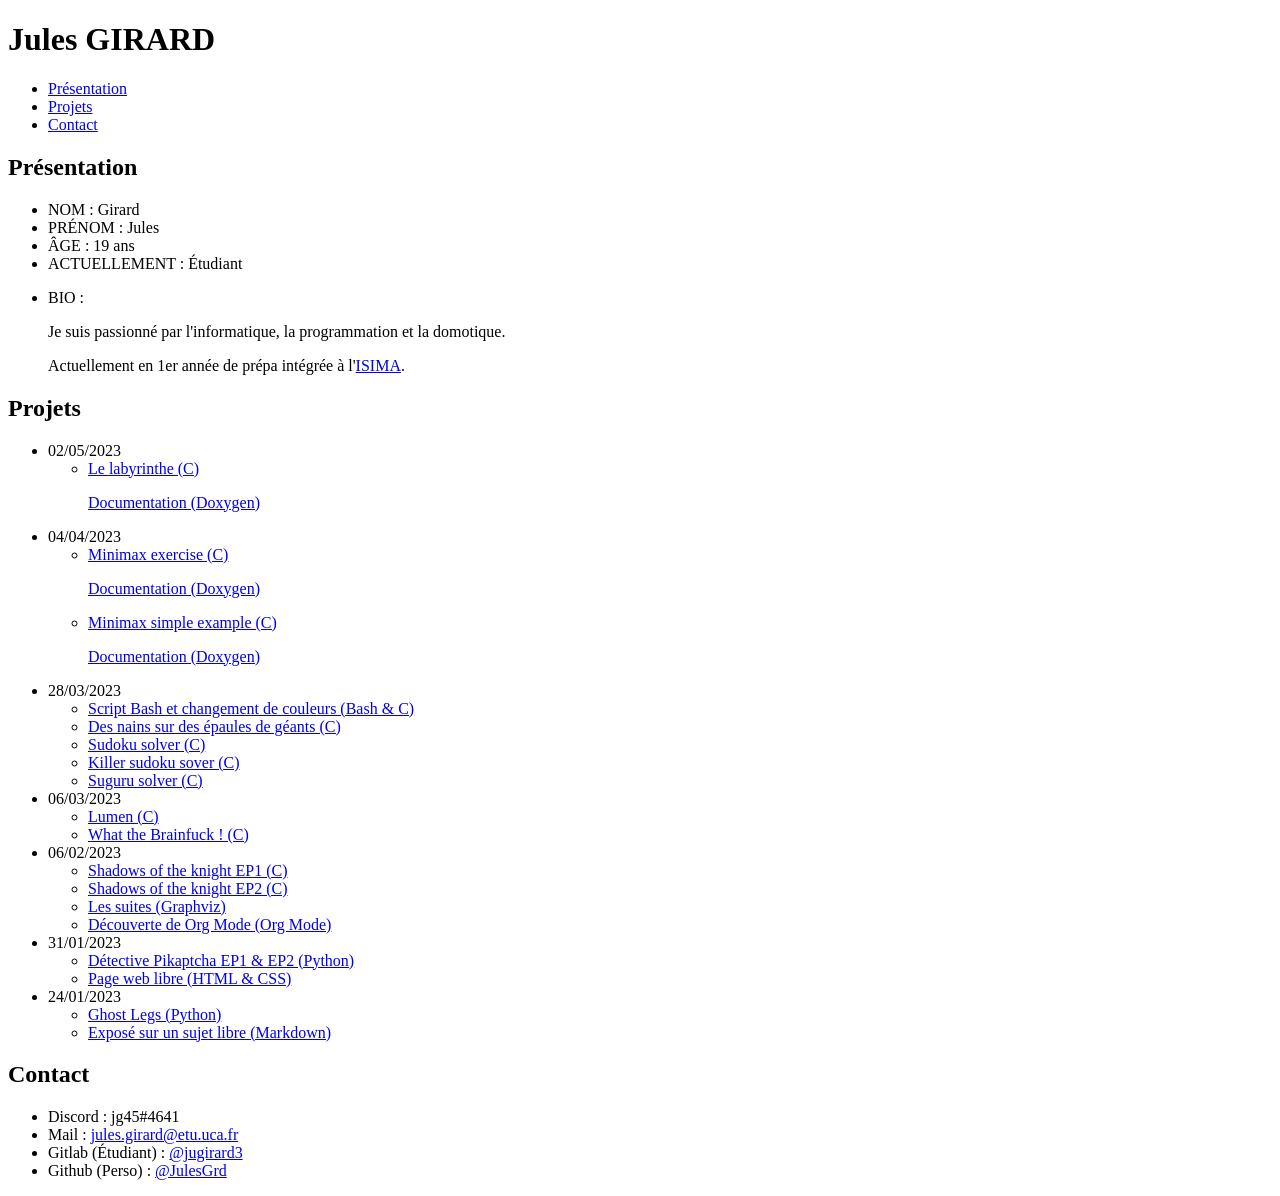
==== index.html @ 4fffa4e4 "Add files via upload" ====
<!DOCTYPE html>
<html lang="en"><head>
<meta http-equiv="content-type" content="text/html; charset=UTF-8">
    <meta charset="UTF-8">
    <meta http-equiv="X-UA-Compatible" content="IE=edge">
    <meta name="viewport" content="width=device-width, initial-scale=1.0">
    <link rel="icon" href="https://perso.isima.fr/~jugirard3/ico.png" type="image/x-icon">
    <meta name="description" content="Jules GIRARD">

    <link rel="stylesheet" href="index_fichiers/style.css">

    <title>Jules GIRARD</title>
</head>

<body>
    <header>
        <h1>Jules GIRARD</h1>
        <nav>
            <ul>
                <li><a href="#home">Présentation</a></li>
                <li><a href="#projets">Projets</a></li>
                <li><a href="#contact">Contact</a></li>
            </ul>
        </nav>
    </header>
    <main>
        <section id="home">
            <h2>Présentation</h2>
            <div class="box fade-in visible">
                <ul>
                    <li>NOM : Girard</li>
                    <li>PRÉNOM : Jules</li>
                    <li>ÂGE : 19 ans</li>
                    <li>ACTUELLEMENT : Étudiant</li>
                    <li>
                        <p>BIO :</p>
                        <p>Je suis passionné par l'informatique, la programmation et la domotique.</p>
                        <p>Actuellement en 1er année de prépa intégrée à l'<a href="https://www.isima.fr/">ISIMA</a>.</p>
                    </li>

            </ul></div>
            
        </section>

        <section id="projets">
            <h2>Projets</h2>

            <div class="wrap-center">
                <ul class="frise slide-in-right">
                    <li class="frise-element">
                        <div class="date">02/05/2023</div>
                        <ul>
                            <li>
                                <a href="https://perso.isima.fr/~jugirard3/rapports/02-05-2023/labyrinthe/">Le labyrinthe (C)</a>
                                <p class="doc"><a href="https://perso.isima.fr/~jugirard3/rapports/02-05-2023/labyrinthe/doc/">Documentation (Doxygen)</a></p>
                            </li>
                        </ul>
                    </li>
                    <li class="frise-element">
                        <div class="date">04/04/2023</div>
                        <ul>
                            <li>
                                <a href="https://perso.isima.fr/~jugirard3/rapports/04-04-2023/minimax_exercise/">Minimax exercise (C)</a>
                                <p class="doc"><a href="https://perso.isima.fr/~jugirard3/rapports/04-04-2023/minimax_exercise/doc_minimax_exercise/code_8c.html">Documentation (Doxygen)</a></p>
                            </li>
                            <li>
                                <a href="https://perso.isima.fr/~jugirard3/rapports/04-04-2023/minimax_simple_example/">Minimax simple example (C)</a>
                                <p class="doc"><a href="https://perso.isima.fr/~jugirard3/rapports/04-04-2023/minimax_simple_example/doc_minimax_simple_example/code_8c.html">Documentation (Doxygen)</a></p>
                            </li>
                        </ul>
                    </li>
                    <li class="frise-element">
                        <div class="date">28/03/2023</div>
                        <ul>
                            <li>
                                <a href="https://perso.isima.fr/~jugirard3/rapports/28-03-2023/bash_couleur/">Script Bash et changement de couleurs
                                    (Bash&nbsp;&amp;&nbsp;C)</a>
                            </li>
                            <li>
                                <a href="https://perso.isima.fr/~jugirard3/rapports/28-03-2023/nains/">Des nains sur des épaules de géants (C)</a>
                            </li>
                            <li>
                                <a href="https://perso.isima.fr/~jugirard3/rapports/28-03-2023/sudoku/">Sudoku solver (C)</a>
                            </li>
                            <li>
                                <a href="https://perso.isima.fr/~jugirard3/rapports/28-03-2023/killer_sudoku/">Killer sudoku sover (C)</a>
                            </li>
                            <li>
                                <a href="https://perso.isima.fr/~jugirard3/rapports/28-03-2023/suguru/">Suguru solver (C)</a>
                            </li>
                        </ul>
                    </li>
                    <li class="frise-element">
                        <div class="date">06/03/2023</div>
                        <ul>
                            <li>
                                <a href="https://perso.isima.fr/~jugirard3/rapports/06-03-2023/lumen">Lumen (C)</a>
                            </li>
                            <li>
                                <a href="https://perso.isima.fr/~jugirard3/rapports/06-03-2023/brainfuck/">What the Brainfuck ! (C)</a>
                            </li>
                        </ul>
                    </li>
                    <li class="frise-element">
                        <div class="date">06/02/2023</div>
                        <ul>
                            <li>
                                <a href="https://perso.isima.fr/~jugirard3/rapports/06-02-2023/shadows-of-the-night-1">Shadows of the knight EP1 (C)</a>
                            </li>
                            <li>
                                <a href="https://perso.isima.fr/~jugirard3/rapports/06-02-2023/shadows-of-the-night-2">Shadows of the knight EP2 (C)</a>
                            </li>
                            <li>
                                <a href="https://perso.isima.fr/~jugirard3/rapports/06-02-2023/les-suites">Les suites (Graphviz)</a>
                            </li>
                            <li>
                                <a href="https://perso.isima.fr/~jugirard3/rapports/06-02-2023/decouverte-orgmode">Découverte de Org Mode
                                    (Org&nbsp;Mode)</a>
                            </li>
                        </ul>
                    </li>
                    <li class="frise-element">
                        <div class="date">31/01/2023</div>
                        <ul>
                            <li>
                                <a href="https://perso.isima.fr/~jugirard3/rapports/31-01-2023/pikaptcha/">Détective Pikaptcha EP1 &amp; EP2 (Python)</a>
                            </li>
                            <li>
                                <a href="https://perso.isima.fr/~jugirard3/rapports/31-01-2023/page-web-libre/">Page web libre (HTML&nbsp;&amp;&nbsp;CSS)</a>
                            </li>
                        </ul>
                    </li>
                    <li class="frise-element">
                        <div class="date">24/01/2023</div>
                        <ul>
                            <li>
                                <a href="https://perso.isima.fr/~jugirard3/rapports/24-01-2023/ghost-legs/">Ghost Legs (Python)</a>
                            </li>
                            <li>
                                <a href="https://perso.isima.fr/~jugirard3/rapports/24-01-2023/sujet-libre/rapport.md">Exposé sur un sujet libre
                                    (Markdown)</a>
                            </li>
                        </ul>
                    </li>
                </ul>
            </div>
        </section>

        <section id="contact">
            <h2>Contact</h2>
            <ul class="box fade-in">
                <li>Discord&nbsp;: jg45#4641</li>
                <li>Mail&nbsp;: <a href="mailto:jules.girard@etu.uca.fr">jules.girard@etu.uca.fr</a></li>
                <li>Gitlab (Étudiant)&nbsp;: <a href="https://gitlab.isima.fr/jugirard3">@jugirard3</a></li>
                <li>Github (Perso)&nbsp;: <a href="https://github.com/JulesGrd">@JulesGrd</a></li>
            </ul>
        </section>
    </main>

    <script>
        const fadeIns = document.querySelectorAll(".fade-in");
        const slideInLefts = document.querySelectorAll(".slide-in-left");
        const slideInRights = document.querySelectorAll(".slide-in-right");

        function checkScroll() {
            const windowHeight = window.innerHeight;
            const scrollY = window.scrollY || window.pageYOffset;

            fadeIns.forEach((element) => {
                const elementTop = element.getBoundingClientRect().top + scrollY;
                if (scrollY + windowHeight > elementTop) {
                    element.classList.add("visible");
                }
            });

            slideInLefts.forEach((element) => {
                const elementTop = element.getBoundingClientRect().top + scrollY;
                if (scrollY + windowHeight > elementTop) {
                    element.classList.add("visible");
                }
            });

            slideInRights.forEach((element) => {
                const elementTop = element.getBoundingClientRect().top + scrollY;
                if (scrollY + windowHeight > elementTop) {
                    element.classList.add("visible");
                }
            });
        }

        window.addEventListener("scroll", checkScroll);
        window.addEventListener("load", checkScroll);
    </script>



</body></html>
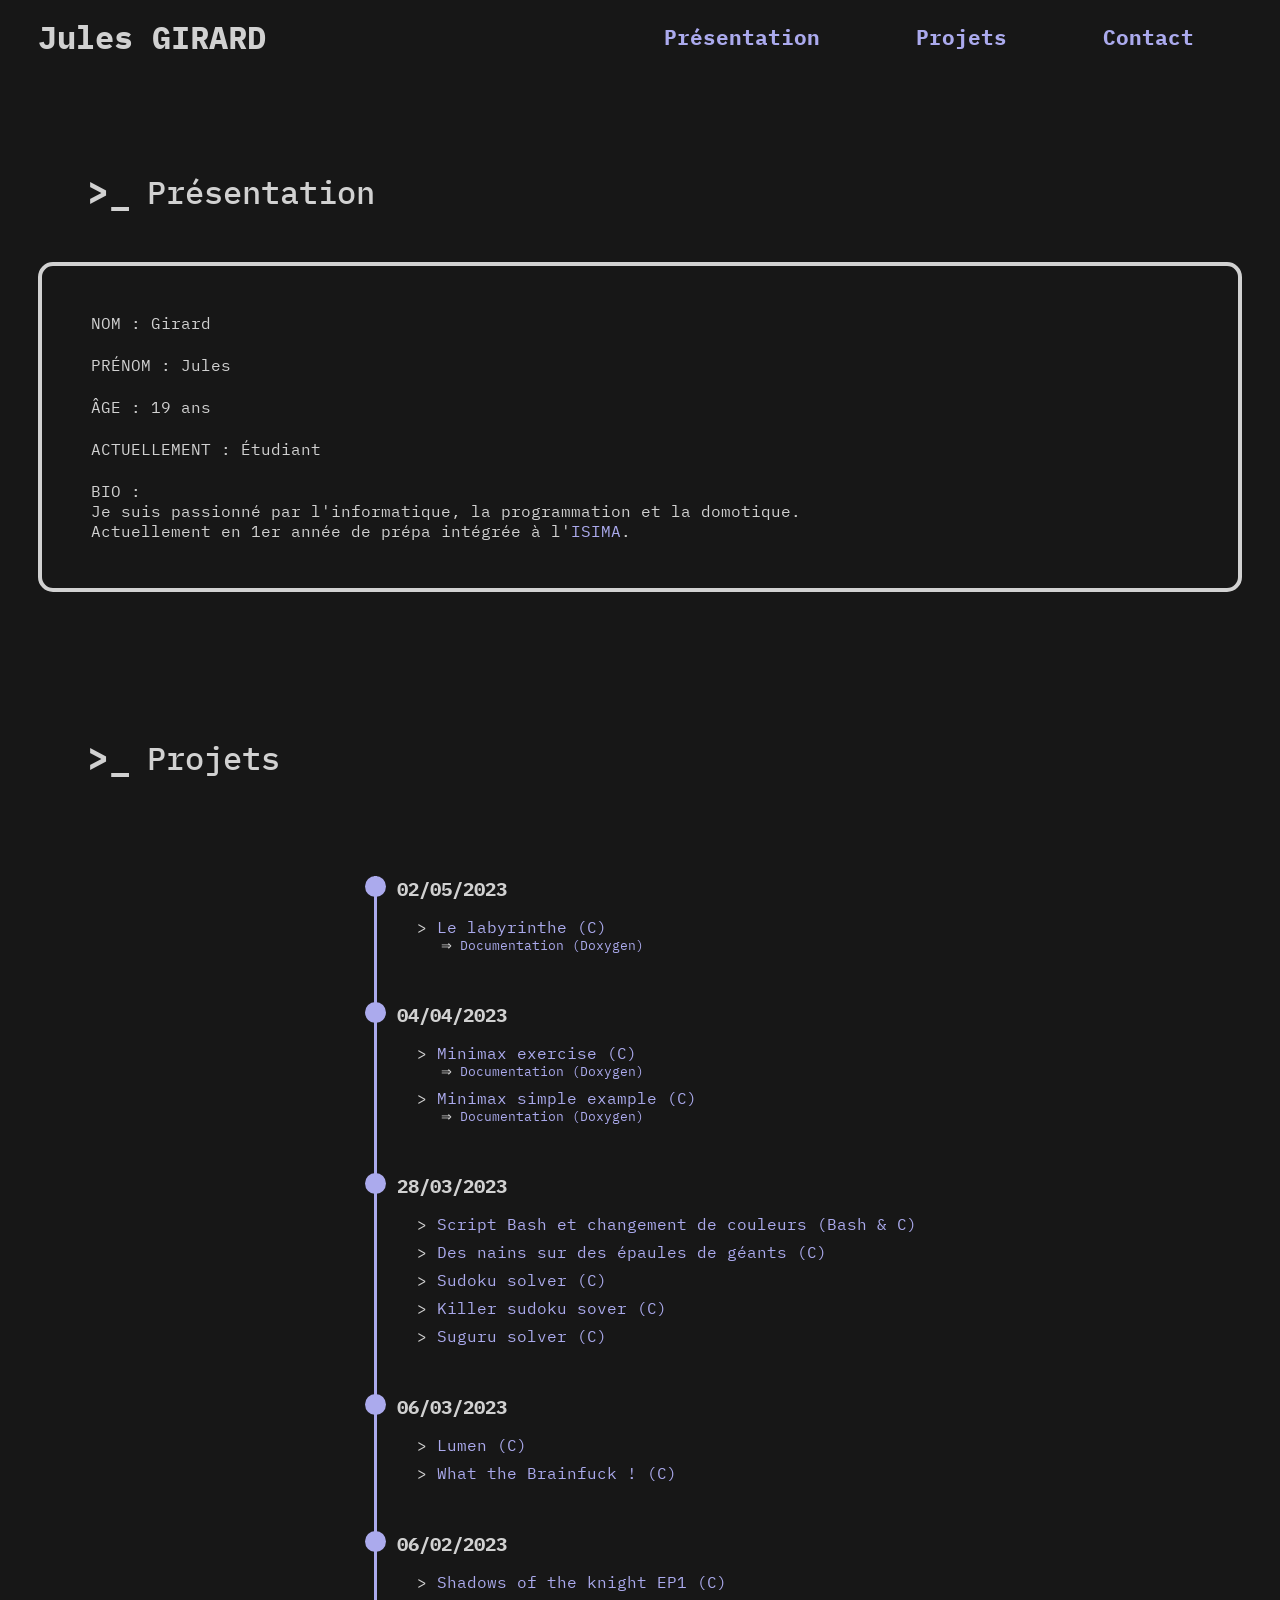
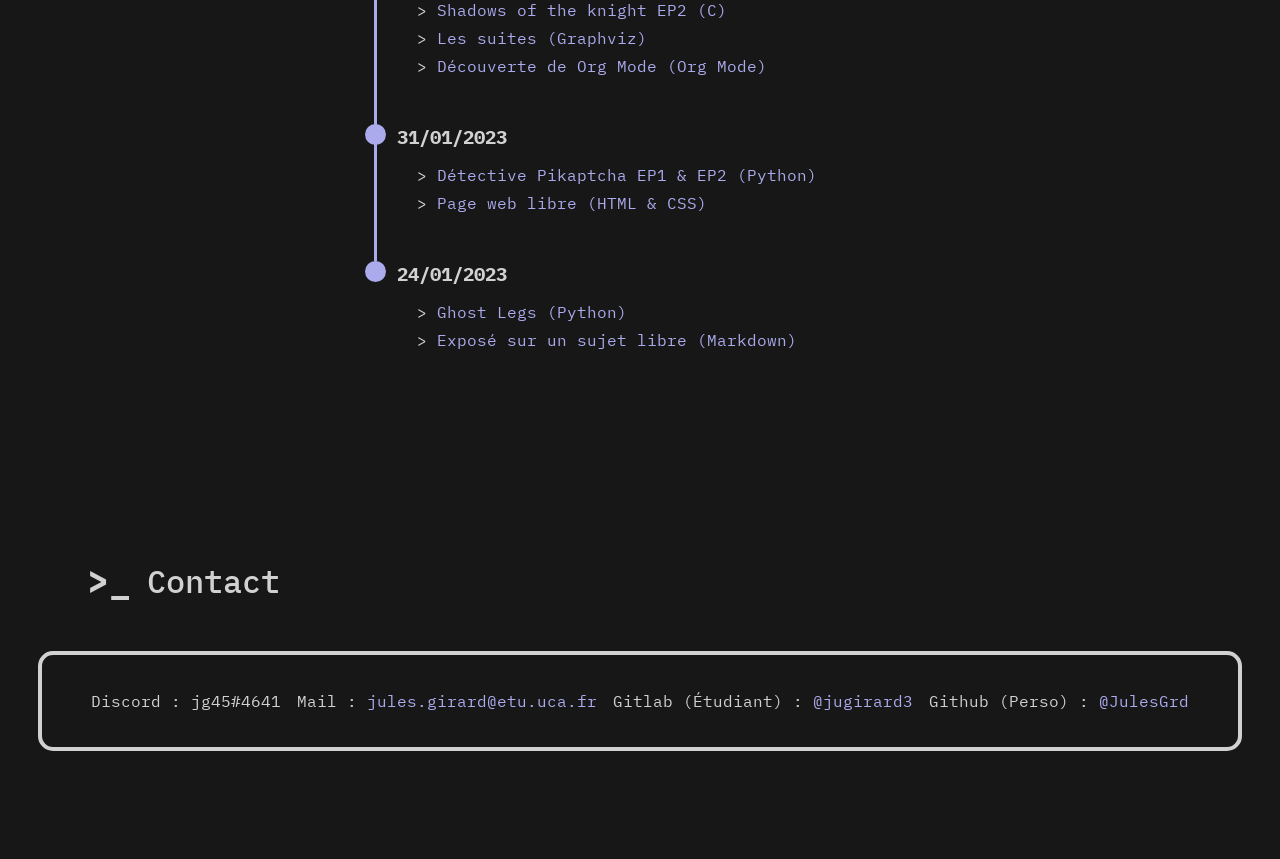
==== commit 9bc4d4e6: "Update index.html" ====
--- a/index.html
+++ b/index.html
@@ -7,7 +7,7 @@
     <link rel="icon" href="https://perso.isima.fr/~jugirard3/ico.png" type="image/x-icon">
     <meta name="description" content="Jules GIRARD">
 
-    <link rel="stylesheet" href="index_fichiers/style.css">
+    <link rel="stylesheet" href="style.css">
 
     <title>Jules GIRARD</title>
 </head>
@@ -194,4 +194,4 @@
 
 
 
-</body></html>+</body></html>
--- a/style.css
+++ b/style.css
@@ -0,0 +1,305 @@
+@import url("https://fonts.googleapis.com/css2?family=IBM+Plex+Mono&display=swap");
+@import url("https://fonts.googleapis.com/css2?family=IBM+Plex+Mono:wght@700&display=swap");
+@import url("https://fonts.googleapis.com/css2?family=IBM+Plex+Mono:wght@500&display=swap");
+
+:root {
+  --bg-color: rgb(23, 23, 23);
+  --text-color: rgb(209, 209, 209);
+  --accent-color: #abaaed;
+}
+
+/* réinitialisation des styles par défaut */
+* {
+  margin: 0;
+  padding: 0;
+  border: 0;
+  outline: 0;
+  font-size: 100%;
+  vertical-align: baseline;
+  background: transparent;
+  text-decoration: none;
+}
+
+ul {
+  list-style: none;
+}
+
+.underline,
+a {
+  color: var(--accent-color);
+  position: relative;
+  width: fit-content;
+}
+
+.underline::before,
+a::before {
+  content: "";
+  position: absolute;
+  width: 100%;
+  height: 3px;
+  border-radius: 4px;
+  background-color: var(--accent-color);
+  bottom: -2px;
+  left: 0;
+  transform-origin: right;
+  transform: scaleX(0);
+  transition: transform 0.3s ease-in-out;
+}
+
+.underline:hover::before,
+a:hover::before {
+  transform-origin: left;
+  transform: scaleX(1);
+}
+
+.box {
+  border: 4px solid var(--text-color);
+  padding: 3% 4%;
+  margin: 3rem 0;
+  border-radius: 15px;
+}
+
+.wrap-center {
+  display: flex;
+  justify-content: center;
+  align-items: center;
+}
+
+/* style de la page */
+/* header */
+
+html {
+  scroll-behavior: smooth;
+}
+
+body {
+  font-family: "IBM Plex Mono", monospace;
+  background-color: var(--bg-color);
+  color: var(--text-color);
+
+  max-width: 1500px;
+  margin: 0 auto;
+  padding: 0 3%;
+}
+
+header {
+  display: flex;
+  justify-content: space-between;
+  position: sticky;
+  top: 0;
+  left: 0;
+  background-color: var(--bg-color);
+  z-index: 1;
+}
+
+h1 {
+  font-size: 2rem;
+  font-weight: 700;
+  margin: 1rem 0;
+}
+
+header nav {
+  margin: 1rem 0;
+}
+
+header nav ul {
+  display: flex;
+  justify-content: space-between;
+  align-items: center;
+  height: 100%;
+}
+
+header nav ul li {
+  margin: 0 3rem;
+  font-weight: 700;
+  font-size: 1.3rem;
+}
+
+/* main */
+
+section {
+  padding-top: 5%;
+}
+
+section:last-child {
+  padding-bottom: 5%;
+}
+
+/* section #home */
+
+h2::before {
+  content: ">_";
+  font-weight: 700;
+  font-size: 2.3rem;
+  margin-right: 1rem;
+}
+
+h2 {
+  margin: 2rem 4%;
+  font-size: 2rem;
+  font-weight: 500;
+}
+
+#home ul {
+  display: flex;
+  flex-direction: column;
+  justify-content: center;
+  flex-wrap: wrap;
+}
+
+#home ul li {
+  margin: 1% 0;
+}
+
+/* section #projets */
+
+.frise {
+  margin: 4rem auto;
+}
+
+.frise-element {
+  padding-bottom: 2.5rem;
+  /* bordure qui créer la ligne */
+  border-left: 3px solid var(--accent-color);
+  position: relative;
+  padding-left: 20px;
+  margin-left: 10px;
+}
+
+/* supprime la bordure du dernier élément */
+.frise > .frise-element:last-child {
+  border-color: transparent;
+}
+
+/* creation du point */
+.frise-element::before {
+  content: "";
+  position: absolute;
+  width: 21px;
+  height: 21px;
+  border-radius: 50%;
+  background: var(--accent-color);
+  left: -12px;
+  top: 0;
+}
+
+.date {
+  /* color: var(--accent-color); */
+  font-size: 1.2rem;
+  font-weight: 700;
+  margin-bottom: 1rem;
+}
+
+.doc::before {
+  content: "⇒";
+  position: relative;
+  margin-right: 0.5rem;
+}
+
+.doc {
+  font-size: 0.8rem;
+  margin-left: 1.5rem;
+}
+
+.frise-element ul {
+  margin-left: 20px;
+}
+
+.frise-element li::before {
+  content: ">";
+  position: relative;
+}
+
+.frise-element li {
+  margin: 0.5rem 0;
+}
+
+/* section #contact */
+
+#contact ul {
+  display: flex;
+  justify-content: space-between;
+  flex-wrap: wrap;
+}
+
+#contact a {
+  text-decoration: none;
+  color: var(--accent-color);
+}
+
+/* responsive design */
+
+@media only screen and (max-width: 750px) {
+  #contact ul {
+    flex-direction: column;
+    align-items: center;
+  }
+
+  #contact ul li {
+    margin: 0.7rem 0;
+  }
+}
+
+/* smartphone */
+@media only screen and (max-width: 750px) {
+  header nav {
+    display: none;
+  }
+
+  /* section {
+    padding-top: 6rem;
+  }
+
+  .box,
+  #contact ul {
+    flex-direction: column;
+    align-items: left;
+    padding: 2rem 2rem;
+    margin: 3rem 0;
+  }
+
+  #contact ul li,
+  .box div {
+    margin: 1rem 0;
+  }
+
+  section h2 {
+    margin: 1rem 0;
+  } */
+}
+
+/* animation fade-in pour les éléments qui apparaissent au scroll */
+.fade-in {
+  opacity: 0;
+  transform: translateY(20px);
+  transition: opacity 0.5s ease-out, transform 0.5s ease-out;
+}
+
+.fade-in.visible {
+  opacity: 1;
+  transform: translateY(0);
+}
+
+/* animation slide-in-left pour les éléments qui apparaissent en glissant depuis la gauche */
+.slide-in-left {
+  opacity: 0;
+  transform: translateX(-20px);
+  transition: opacity 0.5s ease-out, transform 0.5s ease-out;
+}
+
+.slide-in-left.visible {
+  opacity: 1;
+  transform: translateX(0);
+}
+
+/* animation slide-in-right pour les éléments qui apparaissent en glissant depuis la droite */
+.slide-in-right {
+  opacity: 0;
+  transform: translateX(20px);
+  transition: opacity 0.5s ease-out, transform 0.5s ease-out;
+}
+
+.slide-in-right.visible {
+  opacity: 1;
+  transform: translateX(0);
+}
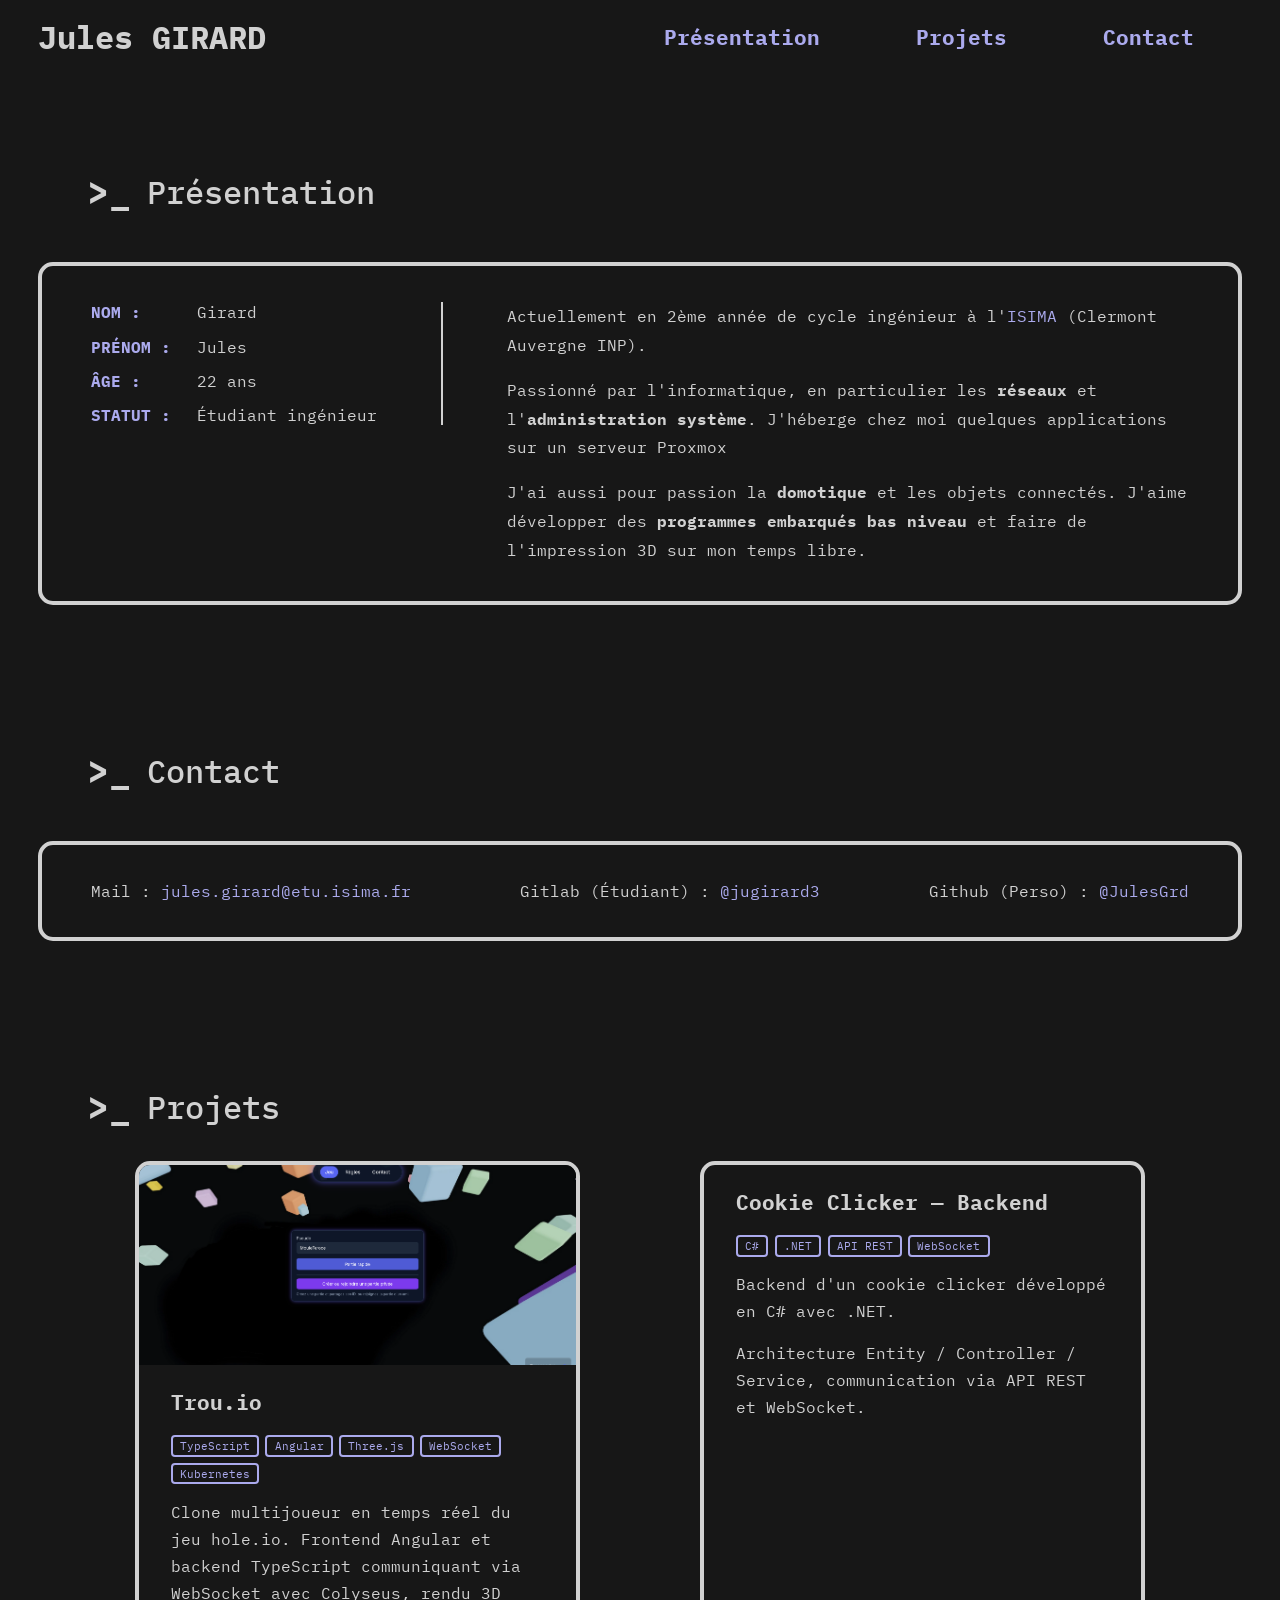
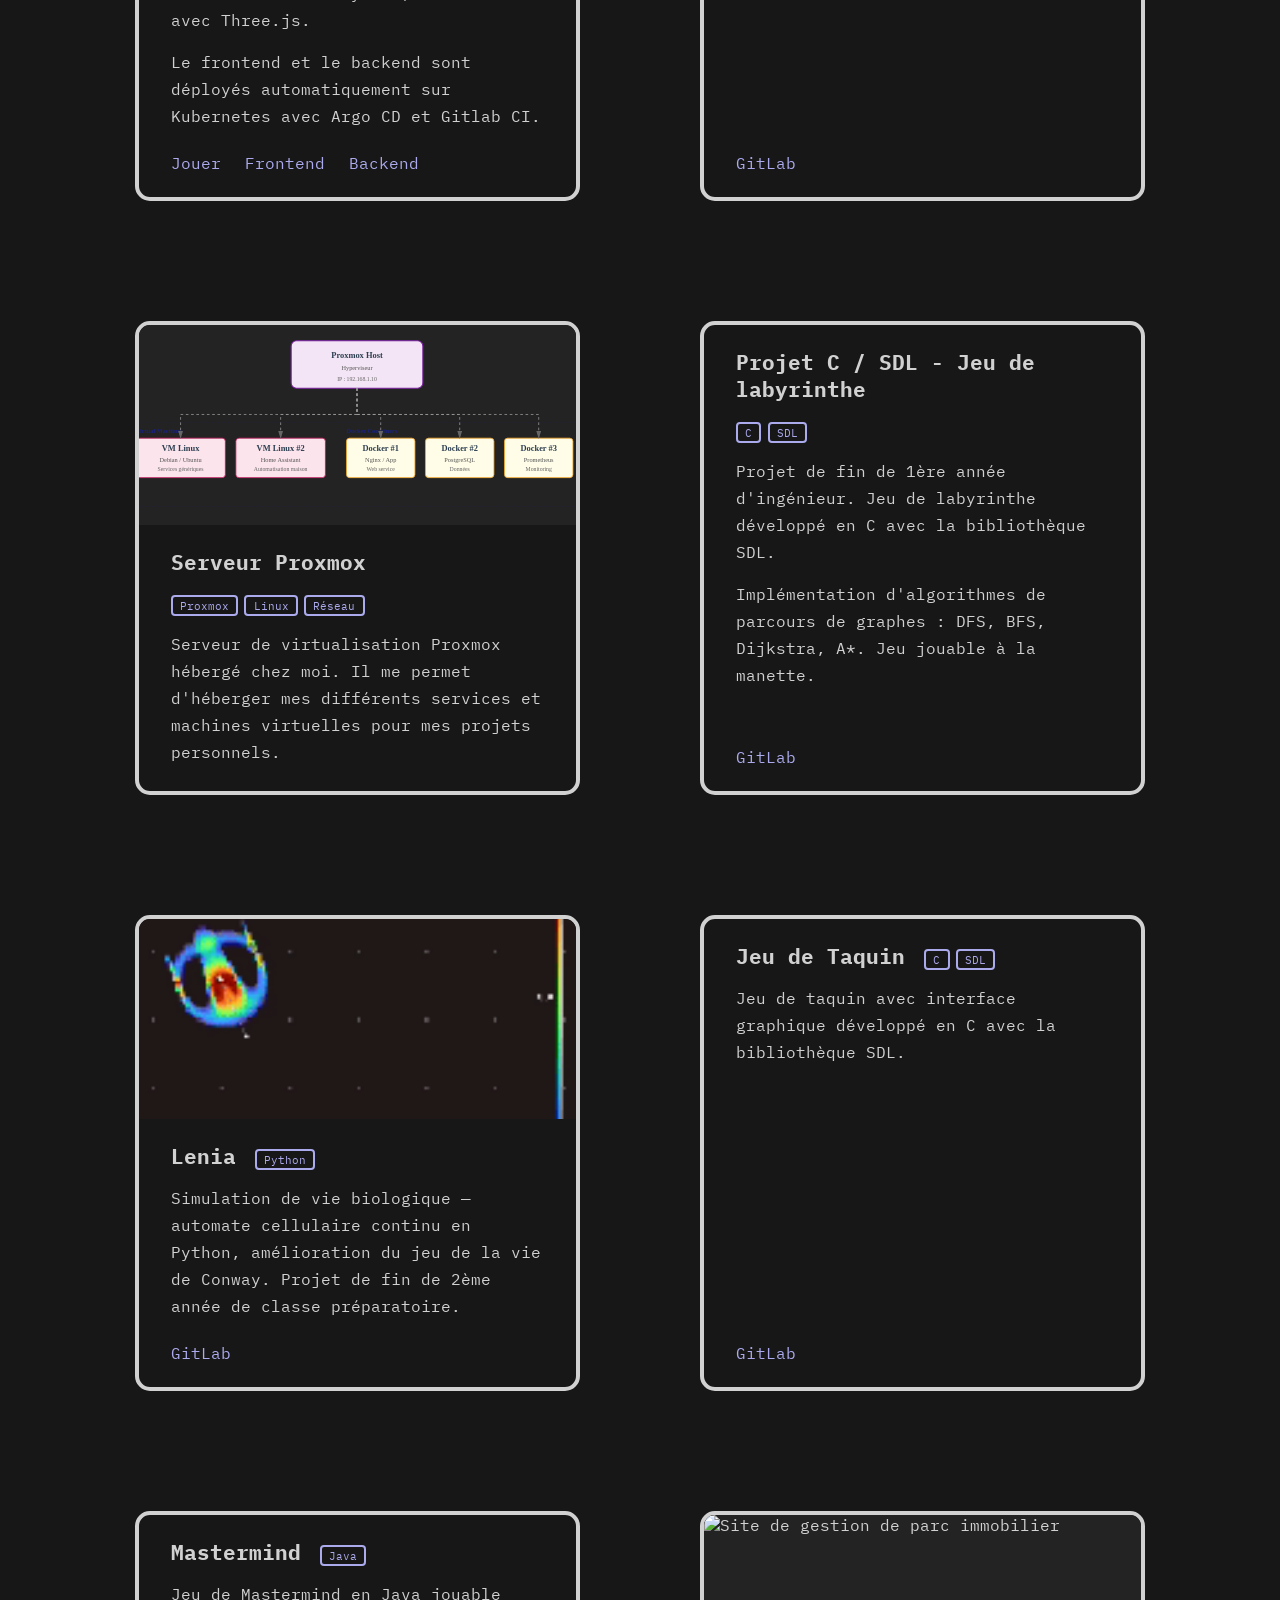
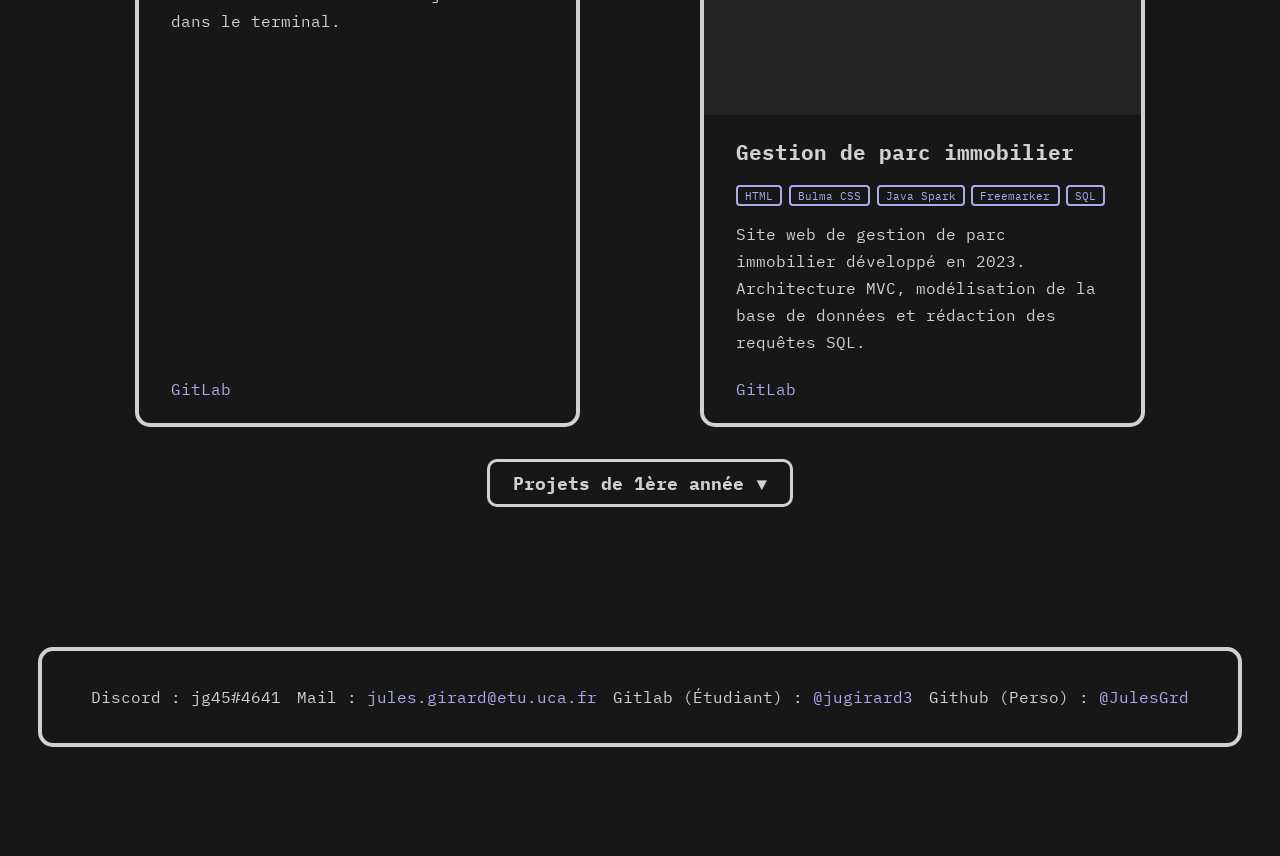
==== commit 277004df: "Add new project images and update portfolio layout - Added images for the projects "Lenia" and "Trou" ====
--- a/index.html
+++ b/index.html
@@ -1,10 +1,12 @@
 <!DOCTYPE html>
-<html lang="en"><head>
-<meta http-equiv="content-type" content="text/html; charset=UTF-8">
+<html lang="en">
+
+<head>
+    <meta http-equiv="content-type" content="text/html; charset=UTF-8">
     <meta charset="UTF-8">
     <meta http-equiv="X-UA-Compatible" content="IE=edge">
     <meta name="viewport" content="width=device-width, initial-scale=1.0">
-    <link rel="icon" href="https://perso.isima.fr/~jugirard3/ico.png" type="image/x-icon">
+    <link rel="icon" href="./assets/ico.png" type="image/x-icon">
     <meta name="description" content="Jules GIRARD">
 
     <link rel="stylesheet" href="style.css">
@@ -27,127 +29,358 @@
         <section id="home">
             <h2>Présentation</h2>
             <div class="box fade-in visible">
-                <ul>
-                    <li>NOM : Girard</li>
-                    <li>PRÉNOM : Jules</li>
-                    <li>ÂGE : 19 ans</li>
-                    <li>ACTUELLEMENT : Étudiant</li>
-                    <li>
-                        <p>BIO :</p>
-                        <p>Je suis passionné par l'informatique, la programmation et la domotique.</p>
-                        <p>Actuellement en 1er année de prépa intégrée à l'<a href="https://www.isima.fr/">ISIMA</a>.</p>
-                    </li>
-
-            </ul></div>
-            
+                <div class="home-grid">
+                    <div class="home-info">
+                        <div class="info-item">
+                            <span class="info-label">NOM</span>
+                            <span>Girard</span>
+                        </div>
+                        <div class="info-item">
+                            <span class="info-label">PRÉNOM</span>
+                            <span>Jules</span>
+                        </div>
+                        <div class="info-item">
+                            <span class="info-label">ÂGE</span>
+                            <span>22 ans</span>
+                        </div>
+                        <div class="info-item">
+                            <span class="info-label">STATUT</span>
+                            <span>Étudiant ingénieur</span>
+                        </div>
+                    </div>
+                    <div class="home-bio">
+                        <p>Actuellement en 2ème année de cycle ingénieur à l'<a href="https://www.isima.fr/">ISIMA</a>
+                            (Clermont Auvergne INP).</p>
+                        <p>Passionné par l'informatique, en particulier les <strong>réseaux</strong> et
+                            l'<strong>administration système</strong>. J'héberge chez moi quelques applications sur un
+                            serveur Proxmox</p>
+                        <p>J'ai aussi pour passion la <strong>domotique</strong> et les objets connectés. J'aime
+                            développer des <strong>programmes embarqués bas niveau</strong> et faire de l'impression 3D
+                            sur mon temps libre.</p>
+                    </div>
+                </div>
+            </div>
+        </section>
+
+        <section id="contact">
+            <h2>Contact</h2>
+            <ul class="box fade-in">
+                <li>Mail&nbsp;: <a href="mailto:jules.girard@etu.isima.fr">jules.girard@etu.isima.fr</a></li>
+                <li>Gitlab (Étudiant)&nbsp;: <a href="https://gitlab.isima.fr/jugirard3">@jugirard3</a></li>
+                <li>Github (Perso)&nbsp;: <a href="https://github.com/JulesGrd">@JulesGrd</a></li>
+            </ul>
         </section>
 
         <section id="projets">
             <h2>Projets</h2>
 
-            <div class="wrap-center">
-                <ul class="frise slide-in-right">
-                    <li class="frise-element">
-                        <div class="date">02/05/2023</div>
-                        <ul>
-                            <li>
-                                <a href="https://perso.isima.fr/~jugirard3/rapports/02-05-2023/labyrinthe/">Le labyrinthe (C)</a>
-                                <p class="doc"><a href="https://perso.isima.fr/~jugirard3/rapports/02-05-2023/labyrinthe/doc/">Documentation (Doxygen)</a></p>
+            <div class="projects-grid">
+                <article class="project-card fade-in">
+                    <div class="project-img-wrap">
+                        <img src="./assets/projects/trouio.png" alt="Aperçu Trou.io">
+                    </div>
+                    <div class="project-body">
+                        <div class="project-header">
+                            <h3>Trou.io</h3>
+                            <div class="project-tags">
+                                <span class="tag">TypeScript</span>
+                                <span class="tag">Angular</span>
+                                <span class="tag">Three.js</span>
+                                <span class="tag">WebSocket</span>
+                                <span class="tag">Kubernetes</span>
+                            </div>
+                        </div>
+                        <p>Clone multijoueur en temps réel du jeu hole.io. Frontend Angular et backend TypeScript
+                            communiquant via WebSocket avec Colyseus, rendu 3D avec Three.js.</p>
+                        <p>Le frontend et le backend sont déployés automatiquement sur Kubernetes avec Argo CD et Gitlab
+                            CI.</p>
+                        <div class="project-links">
+                            <a href="https://front-trouio.rozvictor.fr/" target="_blank">Jouer</a>
+                            <a href="https://gitlab.com/trou.io/front" target="_blank">Frontend</a>
+                            <a href="https://gitlab.com/trou.io/colyseusstarter" target="_blank">Backend</a>
+                        </div>
+                    </div>
+                </article>
+
+                <article class="project-card fade-in">
+                    <div class="project-body">
+                        <div class="project-header">
+                            <h3>Cookie Clicker — Backend</h3>
+                            <div class="project-tags">
+                                <span class="tag">C#</span>
+                                <span class="tag">.NET</span>
+                                <span class="tag">API REST</span>
+                                <span class="tag">WebSocket</span>
+                            </div>
+                        </div>
+                        <p>Backend d'un cookie clicker développé en C# avec .NET.</p>
+                        <p>Architecture Entity / Controller / Service, communication via API REST et WebSocket.</p>
+                        <div class="project-links">
+                            <a href="https://gitlab.isima.fr/dimarotte/csharp" target="_blank">GitLab</a>
+                        </div>
+                    </div>
+                </article>
+
+                <article class="project-card fade-in">
+                    <div class="project-img-wrap">
+                        <img src="./assets/projects/homelab_network.svg" alt="Serveur Proxmox">
+                    </div>
+                    <div class="project-body">
+                        <div class="project-header">
+                            <h3>Serveur Proxmox</h3>
+                            <div class="project-tags">
+                                <span class="tag">Proxmox</span>
+                                <span class="tag">Linux</span>
+                                <span class="tag">Réseau</span>
+                            </div>
+                        </div>
+                        <p>Serveur de virtualisation Proxmox hébergé chez moi. Il me permet d'héberger mes différents
+                            services et machines virtuelles pour mes projets personnels.</p>
+                    </div>
+                </article>
+
+                
+
+                <article class="project-card fade-in">
+                    <div class="project-body">
+                        <div class="project-header">
+                            <h3>Projet C / SDL - Jeu de labyrinthe</h3>
+                            <div class="project-tags">
+                                <span class="tag">C</span>
+                                <span class="tag">SDL</span>
+                            </div>
+                        </div>
+                        <p>Projet de fin de 1ère année d'ingénieur. Jeu de labyrinthe développé en C avec la
+                            bibliothèque SDL.</p>
+                        <p>Implémentation d'algorithmes de parcours de graphes : DFS, BFS, Dijkstra, A*. Jeu jouable à
+                            la manette.</p>
+                        <div class="project-links">
+                            <a href="https://gitlab.isima.fr/jugirard3/projet-zz1/" target="_blank">GitLab</a>
+                        </div>
+                    </div>
+                </article>
+
+                <article class="project-card fade-in">
+                    <div class="project-img-wrap">
+                        <img src="./assets/projects/lenia.png" alt="Lenia">
+                    </div>
+                    <div class="project-body">
+                        <div class="project-header">
+                            <h3>Lenia</h3>
+                            <div class="project-tags">
+                                <span class="tag">Python</span>
+                            </div>
+                        </div>
+                        <p>Simulation de vie biologique — automate cellulaire continu en Python, amélioration du jeu de
+                            la vie de Conway. Projet de fin de 2ème année de classe préparatoire.</p>
+                        <div class="project-links">
+                            <a href="https://gitlab.isima.fr/jugirard3/lenia" target="_blank">GitLab</a>
+                        </div>
+                    </div>
+                </article>
+
+                <article class="project-card fade-in">
+                    <div class="project-body">
+                        <div class="project-header">
+                            <h3>Jeu de Taquin</h3>
+                            <div class="project-tags">
+                                <span class="tag">C</span>
+                                <span class="tag">SDL</span>
+                            </div>
+                        </div>
+                        <p>Jeu de taquin avec interface graphique développé en C avec la bibliothèque SDL.</p>
+                        <div class="project-links">
+                            <a href="https://gitlab.isima.fr/jugirard3/taquin" target="_blank">GitLab</a>
+                        </div>
+                    </div>
+                </article>
+
+                <article class="project-card fade-in">
+                    <div class="project-body">
+                        <div class="project-header">
+                            <h3>Mastermind</h3>
+                            <div class="project-tags">
+                                <span class="tag">Java</span>
+                            </div>
+                        </div>
+                        <p>Jeu de Mastermind en Java jouable dans le terminal.</p>
+                        <div class="project-links">
+                            <a href="https://gitlab.isima.fr/jugirard3/master-mind" target="_blank">GitLab</a>
+                        </div>
+                    </div>
+                </article>
+
+                <article class="project-card fade-in">
+                    <div class="project-img-wrap">
+                        <img src="./assets/projects/immo.png" alt="Site de gestion de parc immobilier">
+                    </div>
+                    <div class="project-body">
+                        <div class="project-header">
+                            <h3>Gestion de parc immobilier</h3>
+                            <div class="project-tags">
+                                <span class="tag">HTML</span>
+                                <span class="tag">Bulma CSS</span>
+                                <span class="tag">Java Spark</span>
+                                <span class="tag">Freemarker</span>
+                                <span class="tag">SQL</span>
+                            </div>
+                        </div>
+                        <p>Site web de gestion de parc immobilier développé en 2023. Architecture MVC, modélisation de
+                            la base de données et rédaction des requêtes SQL.</p>
+                        <div class="project-links">
+                            <a href="https://gitlab.isima.fr/jugirard3/unicornesn" target="_blank">GitLab</a>
+                        </div>
+                    </div>
+                </article>
+            </div>
+
+
+            <div class="frise-section">
+                <button class="frise-toggle" onclick="toggleFrise(this)" aria-expanded="false">
+                    Projets de 1ère année <span class="frise-arrow">▼</span>
+                </button>
+                <div class="frise-collapse" id="friseCollapse">
+                    <div class="wrap-center">
+                        <ul class="frise slide-in-right">
+                            <li class="frise-element">
+                                <div class="date">02/05/2023</div>
+                                <ul>
+                                    <li>
+                                        <a href="https://perso.isima.fr/~jugirard3/rapports/02-05-2023/labyrinthe/">Le
+                                            labyrinthe (C)</a>
+                                        <p class="doc"><a
+                                                href="https://perso.isima.fr/~jugirard3/rapports/02-05-2023/labyrinthe/doc/">Documentation
+                                                (Doxygen)</a></p>
+                                    </li>
+                                </ul>
+                            </li>
+                            <li class="frise-element">
+                                <div class="date">04/04/2023</div>
+                                <ul>
+                                    <li>
+                                        <a
+                                            href="https://perso.isima.fr/~jugirard3/rapports/04-04-2023/minimax_exercise/">Minimax
+                                            exercise (C)</a>
+                                        <p class="doc"><a
+                                                href="https://perso.isima.fr/~jugirard3/rapports/04-04-2023/minimax_exercise/doc_minimax_exercise/code_8c.html">Documentation
+                                                (Doxygen)</a></p>
+                                    </li>
+                                    <li>
+                                        <a
+                                            href="https://perso.isima.fr/~jugirard3/rapports/04-04-2023/minimax_simple_example/">Minimax
+                                            simple example (C)</a>
+                                        <p class="doc"><a
+                                                href="https://perso.isima.fr/~jugirard3/rapports/04-04-2023/minimax_simple_example/doc_minimax_simple_example/code_8c.html">Documentation
+                                                (Doxygen)</a></p>
+                                    </li>
+                                </ul>
+                            </li>
+                            <li class="frise-element">
+                                <div class="date">28/03/2023</div>
+                                <ul>
+                                    <li>
+                                        <a href="https://perso.isima.fr/~jugirard3/rapports/28-03-2023/bash_couleur/">Script
+                                            Bash et changement de couleurs
+                                            (Bash&nbsp;&amp;&nbsp;C)</a>
+                                    </li>
+                                    <li>
+                                        <a href="https://perso.isima.fr/~jugirard3/rapports/28-03-2023/nains/">Des nains
+                                            sur des
+                                            épaules de géants (C)</a>
+                                    </li>
+                                    <li>
+                                        <a href="https://perso.isima.fr/~jugirard3/rapports/28-03-2023/sudoku/">Sudoku
+                                            solver
+                                            (C)</a>
+                                    </li>
+                                    <li>
+                                        <a href="https://perso.isima.fr/~jugirard3/rapports/28-03-2023/killer_sudoku/">Killer
+                                            sudoku sover (C)</a>
+                                    </li>
+                                    <li>
+                                        <a href="https://perso.isima.fr/~jugirard3/rapports/28-03-2023/suguru/">Suguru
+                                            solver
+                                            (C)</a>
+                                    </li>
+                                </ul>
+                            </li>
+                            <li class="frise-element">
+                                <div class="date">06/03/2023</div>
+                                <ul>
+                                    <li>
+                                        <a href="https://perso.isima.fr/~jugirard3/rapports/06-03-2023/lumen">Lumen
+                                            (C)</a>
+                                    </li>
+                                    <li>
+                                        <a href="https://perso.isima.fr/~jugirard3/rapports/06-03-2023/brainfuck/">What
+                                            the
+                                            Brainfuck ! (C)</a>
+                                    </li>
+                                </ul>
+                            </li>
+                            <li class="frise-element">
+                                <div class="date">06/02/2023</div>
+                                <ul>
+                                    <li>
+                                        <a
+                                            href="https://perso.isima.fr/~jugirard3/rapports/06-02-2023/shadows-of-the-night-1">Shadows
+                                            of the knight EP1 (C)</a>
+                                    </li>
+                                    <li>
+                                        <a
+                                            href="https://perso.isima.fr/~jugirard3/rapports/06-02-2023/shadows-of-the-night-2">Shadows
+                                            of the knight EP2 (C)</a>
+                                    </li>
+                                    <li>
+                                        <a href="https://perso.isima.fr/~jugirard3/rapports/06-02-2023/les-suites">Les
+                                            suites
+                                            (Graphviz)</a>
+                                    </li>
+                                    <li>
+                                        <a
+                                            href="https://perso.isima.fr/~jugirard3/rapports/06-02-2023/decouverte-orgmode">Découverte
+                                            de Org Mode
+                                            (Org&nbsp;Mode)</a>
+                                    </li>
+                                </ul>
+                            </li>
+                            <li class="frise-element">
+                                <div class="date">31/01/2023</div>
+                                <ul>
+                                    <li>
+                                        <a href="https://perso.isima.fr/~jugirard3/rapports/31-01-2023/pikaptcha/">Détective
+                                            Pikaptcha EP1 &amp; EP2 (Python)</a>
+                                    </li>
+                                    <li>
+                                        <a href="https://perso.isima.fr/~jugirard3/rapports/31-01-2023/page-web-libre/">Page
+                                            web
+                                            libre (HTML&nbsp;&amp;&nbsp;CSS)</a>
+                                    </li>
+                                </ul>
+                            </li>
+                            <li class="frise-element">
+                                <div class="date">24/01/2023</div>
+                                <ul>
+                                    <li>
+                                        <a href="https://perso.isima.fr/~jugirard3/rapports/24-01-2023/ghost-legs/">Ghost
+                                            Legs
+                                            (Python)</a>
+                                    </li>
+                                    <li>
+                                        <a
+                                            href="https://perso.isima.fr/~jugirard3/rapports/24-01-2023/sujet-libre/rapport.md">Exposé
+                                            sur un sujet libre
+                                            (Markdown)</a>
+                                    </li>
+                                </ul>
                             </li>
                         </ul>
-                    </li>
-                    <li class="frise-element">
-                        <div class="date">04/04/2023</div>
-                        <ul>
-                            <li>
-                                <a href="https://perso.isima.fr/~jugirard3/rapports/04-04-2023/minimax_exercise/">Minimax exercise (C)</a>
-                                <p class="doc"><a href="https://perso.isima.fr/~jugirard3/rapports/04-04-2023/minimax_exercise/doc_minimax_exercise/code_8c.html">Documentation (Doxygen)</a></p>
-                            </li>
-                            <li>
-                                <a href="https://perso.isima.fr/~jugirard3/rapports/04-04-2023/minimax_simple_example/">Minimax simple example (C)</a>
-                                <p class="doc"><a href="https://perso.isima.fr/~jugirard3/rapports/04-04-2023/minimax_simple_example/doc_minimax_simple_example/code_8c.html">Documentation (Doxygen)</a></p>
-                            </li>
-                        </ul>
-                    </li>
-                    <li class="frise-element">
-                        <div class="date">28/03/2023</div>
-                        <ul>
-                            <li>
-                                <a href="https://perso.isima.fr/~jugirard3/rapports/28-03-2023/bash_couleur/">Script Bash et changement de couleurs
-                                    (Bash&nbsp;&amp;&nbsp;C)</a>
-                            </li>
-                            <li>
-                                <a href="https://perso.isima.fr/~jugirard3/rapports/28-03-2023/nains/">Des nains sur des épaules de géants (C)</a>
-                            </li>
-                            <li>
-                                <a href="https://perso.isima.fr/~jugirard3/rapports/28-03-2023/sudoku/">Sudoku solver (C)</a>
-                            </li>
-                            <li>
-                                <a href="https://perso.isima.fr/~jugirard3/rapports/28-03-2023/killer_sudoku/">Killer sudoku sover (C)</a>
-                            </li>
-                            <li>
-                                <a href="https://perso.isima.fr/~jugirard3/rapports/28-03-2023/suguru/">Suguru solver (C)</a>
-                            </li>
-                        </ul>
-                    </li>
-                    <li class="frise-element">
-                        <div class="date">06/03/2023</div>
-                        <ul>
-                            <li>
-                                <a href="https://perso.isima.fr/~jugirard3/rapports/06-03-2023/lumen">Lumen (C)</a>
-                            </li>
-                            <li>
-                                <a href="https://perso.isima.fr/~jugirard3/rapports/06-03-2023/brainfuck/">What the Brainfuck ! (C)</a>
-                            </li>
-                        </ul>
-                    </li>
-                    <li class="frise-element">
-                        <div class="date">06/02/2023</div>
-                        <ul>
-                            <li>
-                                <a href="https://perso.isima.fr/~jugirard3/rapports/06-02-2023/shadows-of-the-night-1">Shadows of the knight EP1 (C)</a>
-                            </li>
-                            <li>
-                                <a href="https://perso.isima.fr/~jugirard3/rapports/06-02-2023/shadows-of-the-night-2">Shadows of the knight EP2 (C)</a>
-                            </li>
-                            <li>
-                                <a href="https://perso.isima.fr/~jugirard3/rapports/06-02-2023/les-suites">Les suites (Graphviz)</a>
-                            </li>
-                            <li>
-                                <a href="https://perso.isima.fr/~jugirard3/rapports/06-02-2023/decouverte-orgmode">Découverte de Org Mode
-                                    (Org&nbsp;Mode)</a>
-                            </li>
-                        </ul>
-                    </li>
-                    <li class="frise-element">
-                        <div class="date">31/01/2023</div>
-                        <ul>
-                            <li>
-                                <a href="https://perso.isima.fr/~jugirard3/rapports/31-01-2023/pikaptcha/">Détective Pikaptcha EP1 &amp; EP2 (Python)</a>
-                            </li>
-                            <li>
-                                <a href="https://perso.isima.fr/~jugirard3/rapports/31-01-2023/page-web-libre/">Page web libre (HTML&nbsp;&amp;&nbsp;CSS)</a>
-                            </li>
-                        </ul>
-                    </li>
-                    <li class="frise-element">
-                        <div class="date">24/01/2023</div>
-                        <ul>
-                            <li>
-                                <a href="https://perso.isima.fr/~jugirard3/rapports/24-01-2023/ghost-legs/">Ghost Legs (Python)</a>
-                            </li>
-                            <li>
-                                <a href="https://perso.isima.fr/~jugirard3/rapports/24-01-2023/sujet-libre/rapport.md">Exposé sur un sujet libre
-                                    (Markdown)</a>
-                            </li>
-                        </ul>
-                    </li>
-                </ul>
+                    </div>
+                </div>
             </div>
         </section>
 
         <section id="contact">
-            <h2>Contact</h2>
             <ul class="box fade-in">
                 <li>Discord&nbsp;: jg45#4641</li>
                 <li>Mail&nbsp;: <a href="mailto:jules.girard@etu.uca.fr">jules.girard@etu.uca.fr</a></li>
@@ -190,8 +423,17 @@
 
         window.addEventListener("scroll", checkScroll);
         window.addEventListener("load", checkScroll);
+
+        function toggleFrise(btn) {
+            const collapse = document.getElementById("friseCollapse");
+            const expanded = btn.getAttribute("aria-expanded") === "true";
+            btn.setAttribute("aria-expanded", !expanded);
+            collapse.classList.toggle("open", !expanded);
+        }
     </script>
 
 
 
-</body></html>
+</body>
+
+</html>
--- a/style.css
+++ b/style.css
@@ -127,6 +127,63 @@
 
 /* section #home */
 
+.home-grid {
+  display: grid;
+  grid-template-columns: auto 1fr;
+  gap: 1rem 4rem;
+  align-items: start;
+}
+
+.home-info {
+  display: flex;
+  flex-direction: column;
+  gap: 0.9rem;
+  border-right: 2px solid var(--text-color);
+  padding-right: 4rem;
+}
+
+.info-item {
+  display: flex;
+  gap: 1rem;
+  align-items: baseline;
+}
+
+.info-label {
+  color: var(--accent-color);
+  font-weight: 700;
+  min-width: 90px;
+}
+
+.info-label::after {
+  content: " :";
+}
+
+.home-bio {
+  display: flex;
+  flex-direction: column;
+  gap: 1rem;
+  line-height: 1.8;
+}
+
+.accent {
+  color: var(--accent-color);
+  font-weight: 700;
+}
+
+@media only screen and (max-width: 750px) {
+  .home-grid {
+    grid-template-columns: 1fr;
+  }
+
+  .home-info {
+    border-right: none;
+    border-bottom: 2px solid var(--text-color);
+    padding-right: 0;
+    padding-bottom: 1.5rem;
+    margin-bottom: 0.5rem;
+  }
+}
+
 h2::before {
   content: ">_";
   font-weight: 700;
@@ -140,18 +197,99 @@
   font-weight: 500;
 }
 
-#home ul {
+
+/* section #projets — cards */
+
+.projects-grid {
+  display: grid;
+  grid-template-columns: repeat(2, minmax(0, 500px));
+  gap: 7.5rem;
+  margin: 2rem 8%;
+  justify-content: center;
+}
+
+.project-card {
+  border: 4px solid var(--text-color);
+  border-radius: 15px;
+  overflow: hidden;
   display: flex;
   flex-direction: column;
+  transition: border-color 0.2s ease;
+}
+
+.project-card:hover {
+  border-color: var(--accent-color);
+}
+
+.project-img-wrap {
+  width: 100%;
+  background-color: rgb(35, 35, 35);
+  display: flex;
+  align-items: center;
   justify-content: center;
+  height: 200px;
+}
+
+.project-img-wrap img {
+  width: 100%;
+  height: 100%;
+  object-fit: cover;
+  display: block;
+}
+
+.project-body {
+  padding: 1.5rem 2rem;
+  display: flex;
+  flex-direction: column;
+  gap: 0.9rem;
+  flex: 1;
+}
+
+.project-header {
+  display: flex;
+  align-items: baseline;
+  gap: 1.2rem;
   flex-wrap: wrap;
 }
 
-#home ul li {
-  margin: 1% 0;
-}
-
-/* section #projets */
+h3 {
+  font-size: 1.3rem;
+  font-weight: 700;
+}
+
+.project-tags {
+  display: flex;
+  flex-wrap: wrap;
+  gap: 0.4rem;
+}
+
+.tag {
+  font-size: 0.7rem;
+  border: 2px solid var(--accent-color);
+  color: var(--accent-color);
+  padding: 0.1rem 0.45rem;
+  border-radius: 4px;
+}
+
+.project-body p {
+  line-height: 1.7;
+}
+
+.project-links {
+  display: flex;
+  gap: 1.5rem;
+  flex-wrap: wrap;
+  margin-top: auto;
+  padding-top: 0.5rem;
+}
+
+@media only screen and (max-width: 750px) {
+  .projects-grid {
+    grid-template-columns: 1fr;
+  }
+}
+
+/* section #projets — frise */
 
 .frise {
   margin: 4rem auto;
@@ -214,6 +352,53 @@
   margin: 0.5rem 0;
 }
 
+/* frise collapsible */
+
+.frise-section {
+  margin: 2rem 0;
+}
+
+.frise-toggle {
+  display: flex;
+  align-items: center;
+  gap: 0.8rem;
+  cursor: pointer;
+  font-family: "IBM Plex Mono", monospace;
+  font-size: 1.1rem;
+  font-weight: 700;
+  color: var(--text-color);
+  background: transparent;
+  border: 3px solid var(--text-color);
+  border-radius: 10px;
+  padding: 0.6rem 1.4rem;
+  margin: 0 auto;
+  transition: border-color 0.2s ease, color 0.2s ease;
+}
+
+.frise-toggle:hover {
+  border-color: var(--accent-color);
+  color: var(--accent-color);
+}
+
+.frise-arrow {
+  display: inline-block;
+  transition: transform 0.3s ease;
+}
+
+.frise-toggle[aria-expanded="true"] .frise-arrow {
+  transform: rotate(180deg);
+}
+
+.frise-collapse {
+  overflow: hidden;
+  max-height: 0;
+  transition: max-height 0.5s ease;
+}
+
+.frise-collapse.open {
+  max-height: 3000px;
+}
+
 /* section #contact */
 
 #contact ul {
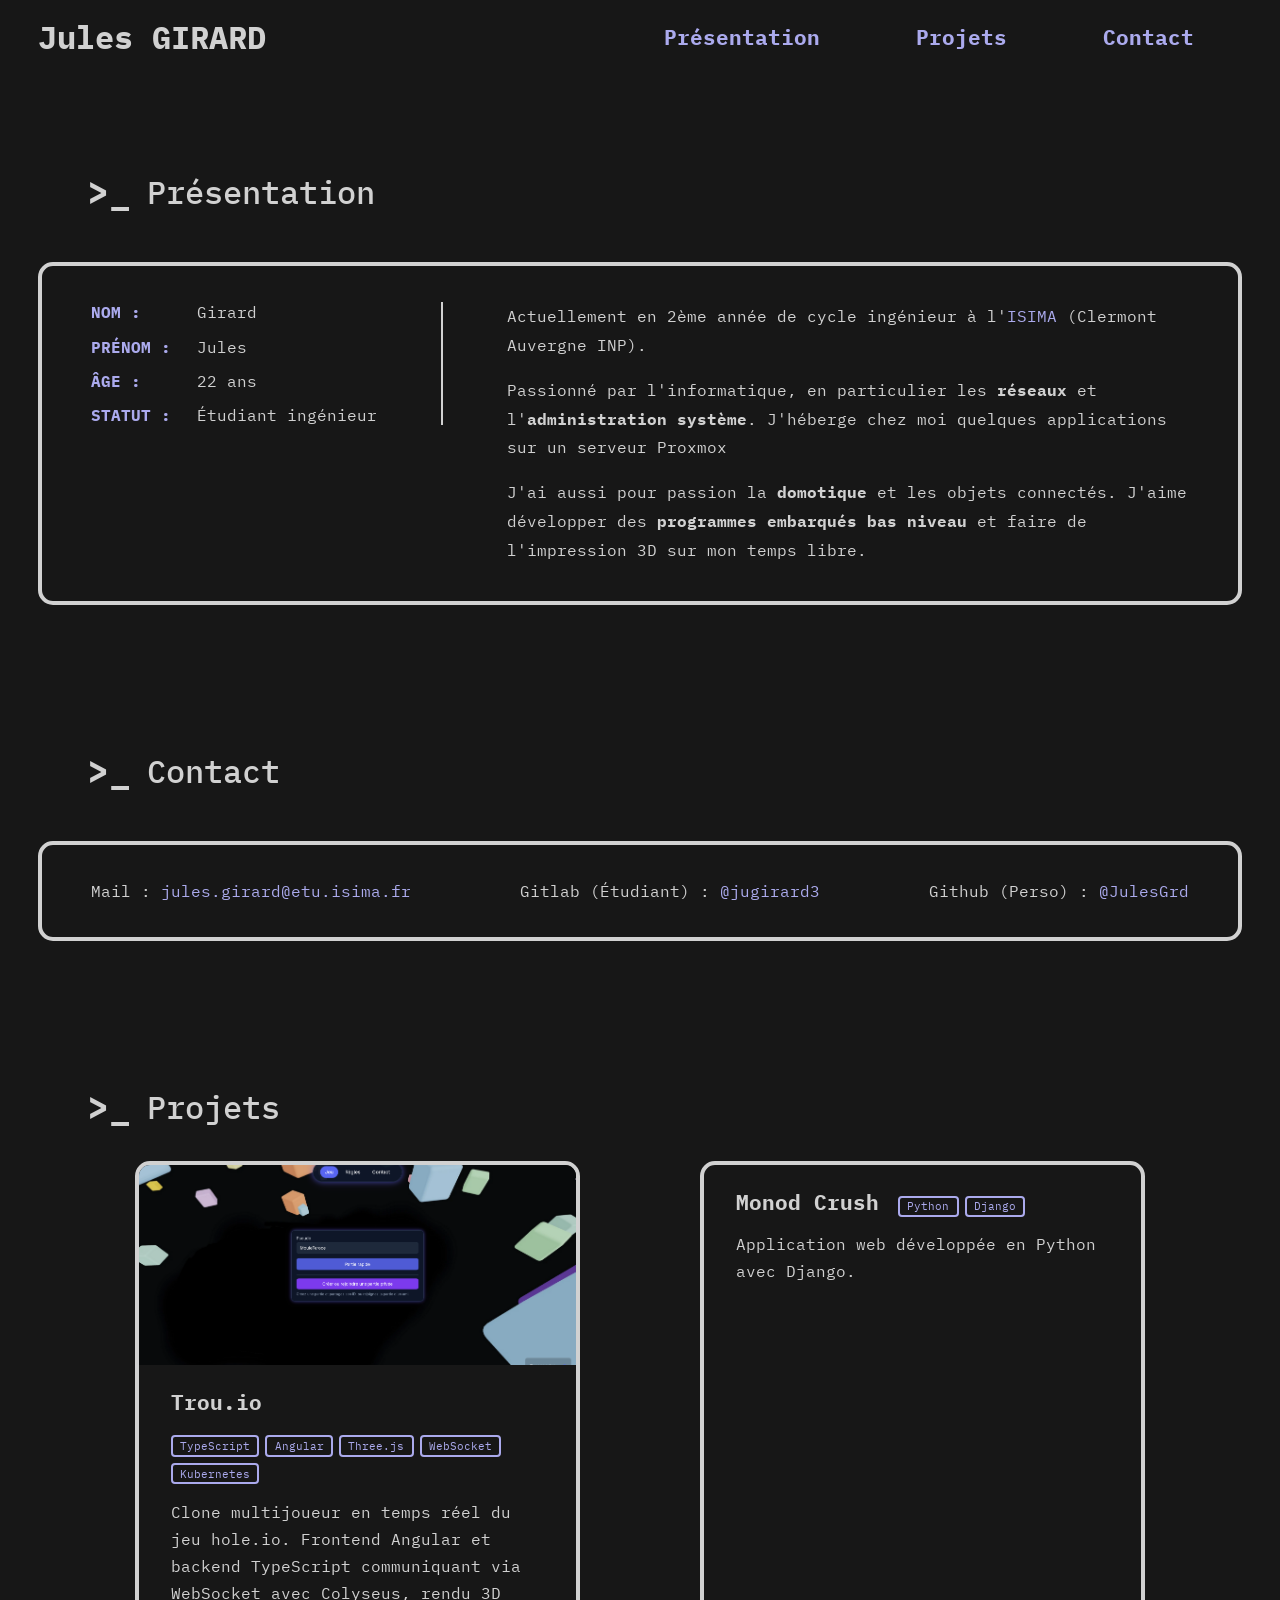
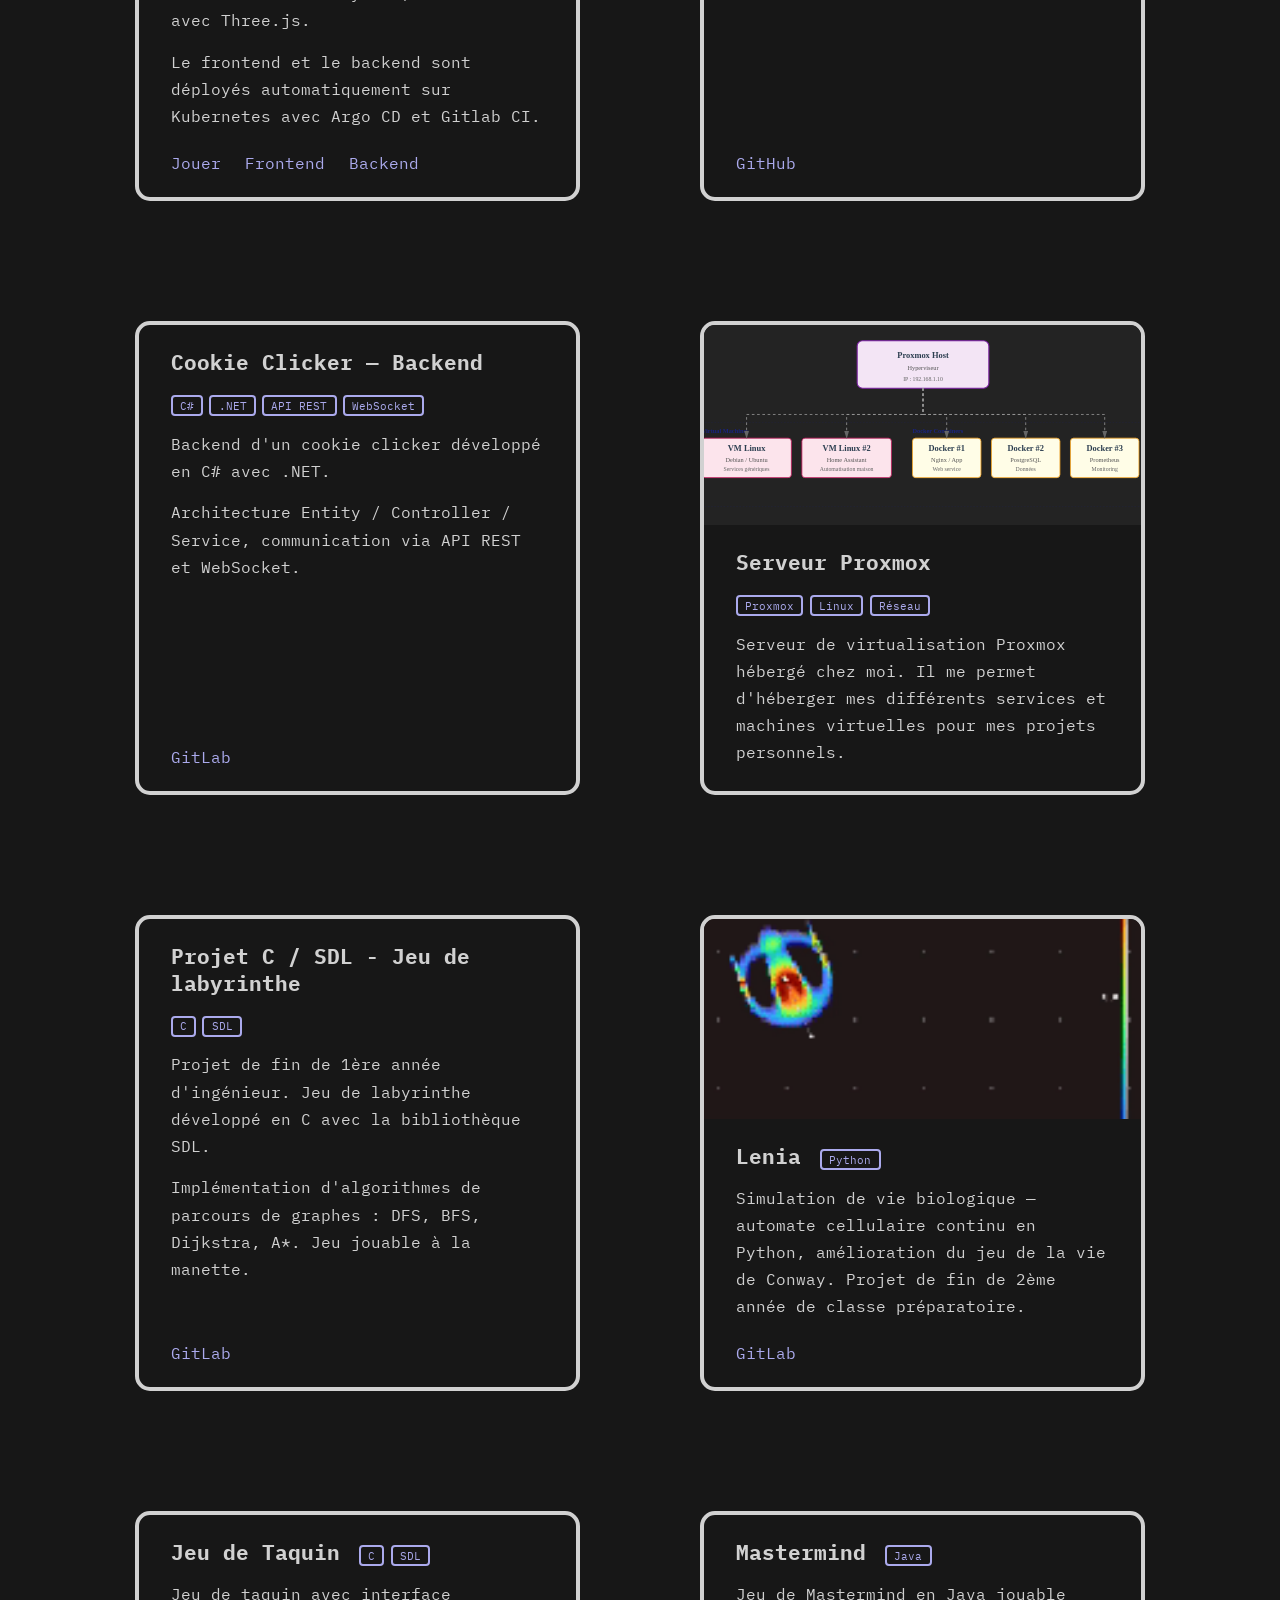
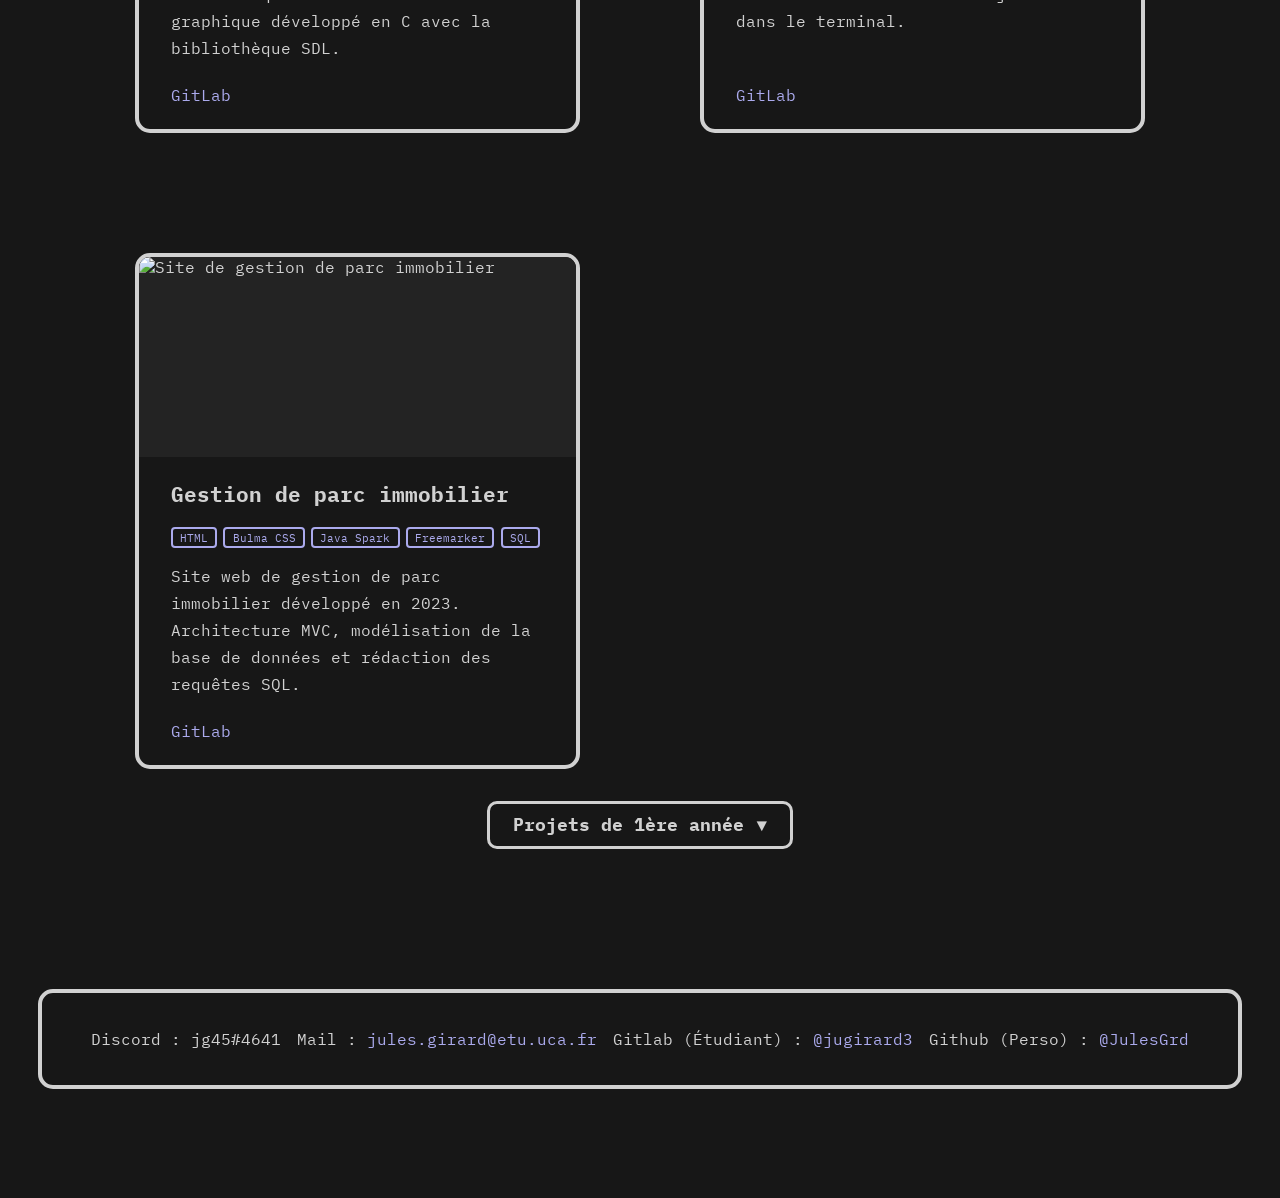
==== commit 2c009759: "Add new project card for Monod Crush application" ====
--- a/index.html
+++ b/index.html
@@ -105,6 +105,22 @@
                 <article class="project-card fade-in">
                     <div class="project-body">
                         <div class="project-header">
+                            <h3>Monod Crush</h3>
+                            <div class="project-tags">
+                                <span class="tag">Python</span>
+                                <span class="tag">Django</span>
+                            </div>
+                        </div>
+                        <p>Application web développée en Python avec Django.</p>
+                        <div class="project-links">
+                            <a href="https://github.com/JulesGrd/monod-crush" target="_blank">GitHub</a>
+                        </div>
+                    </div>
+                </article>
+
+                <article class="project-card fade-in">
+                    <div class="project-body">
+                        <div class="project-header">
                             <h3>Cookie Clicker — Backend</h3>
                             <div class="project-tags">
                                 <span class="tag">C#</span>
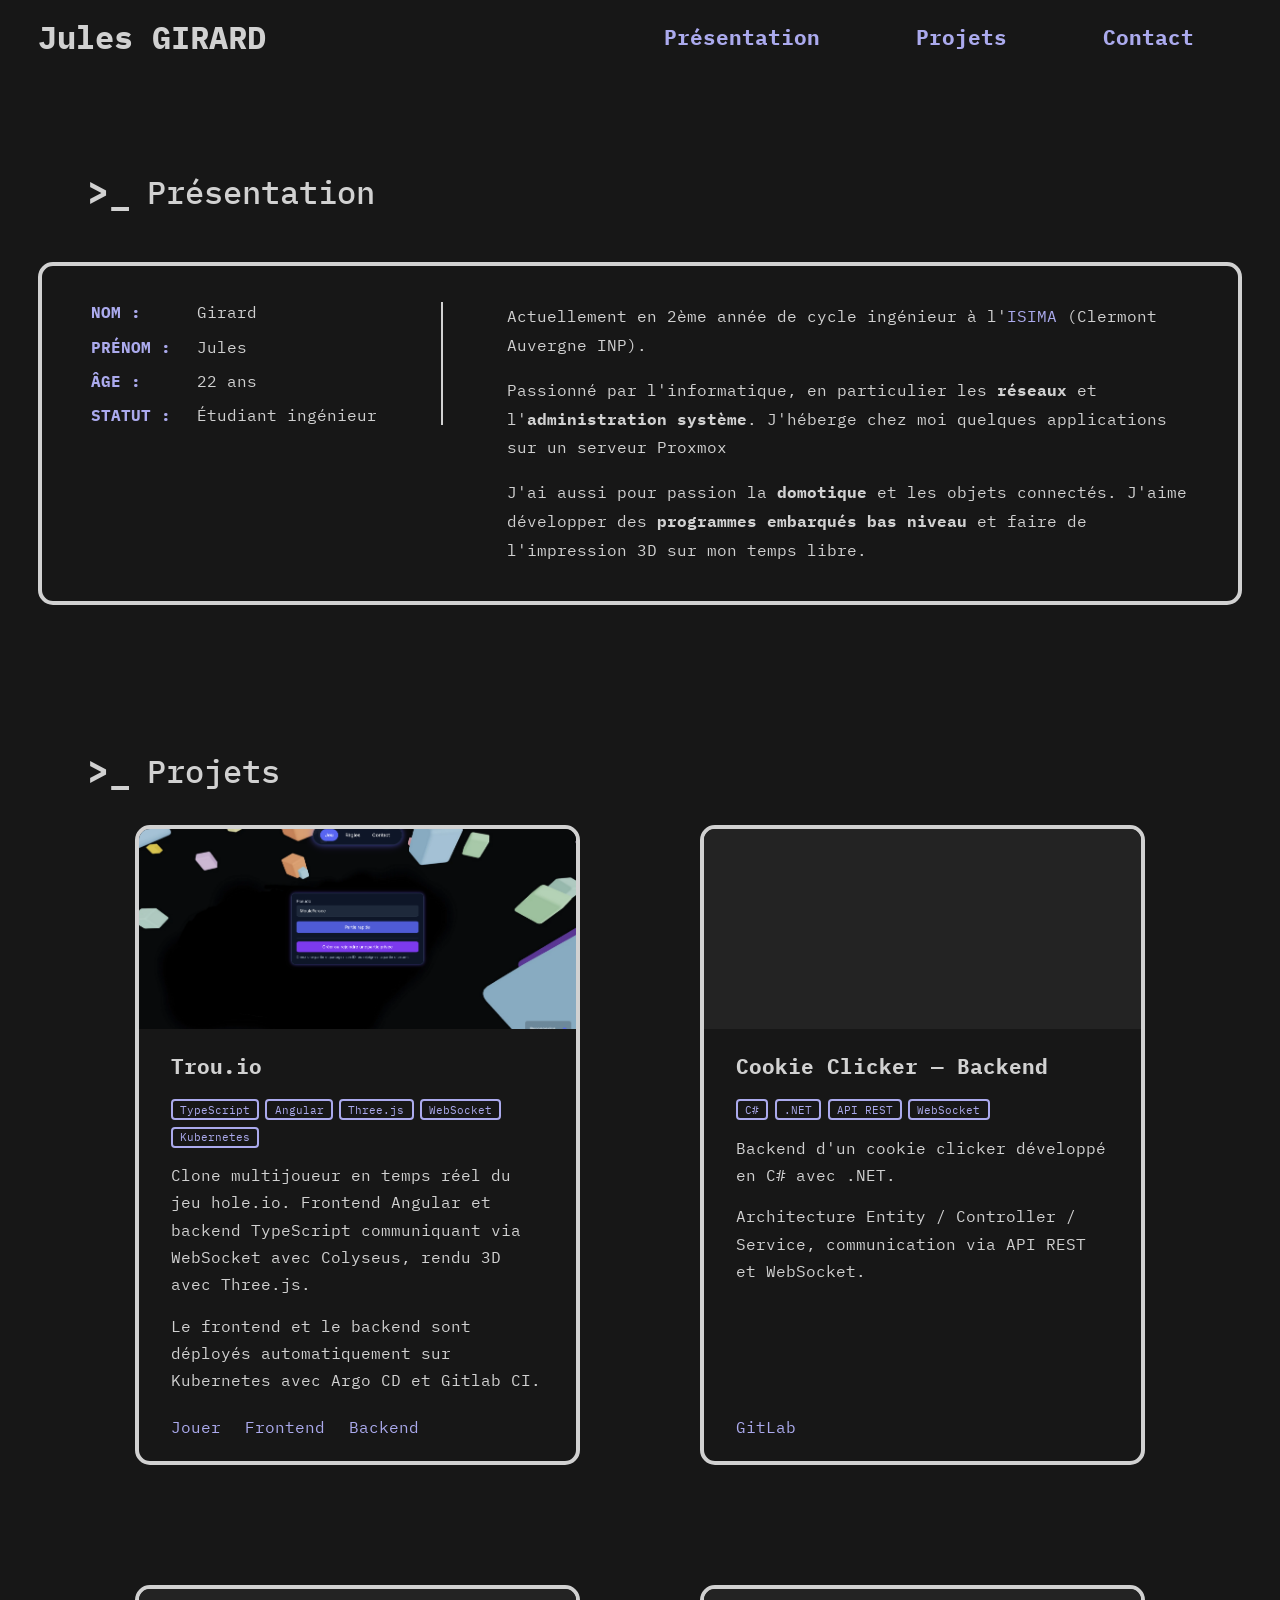
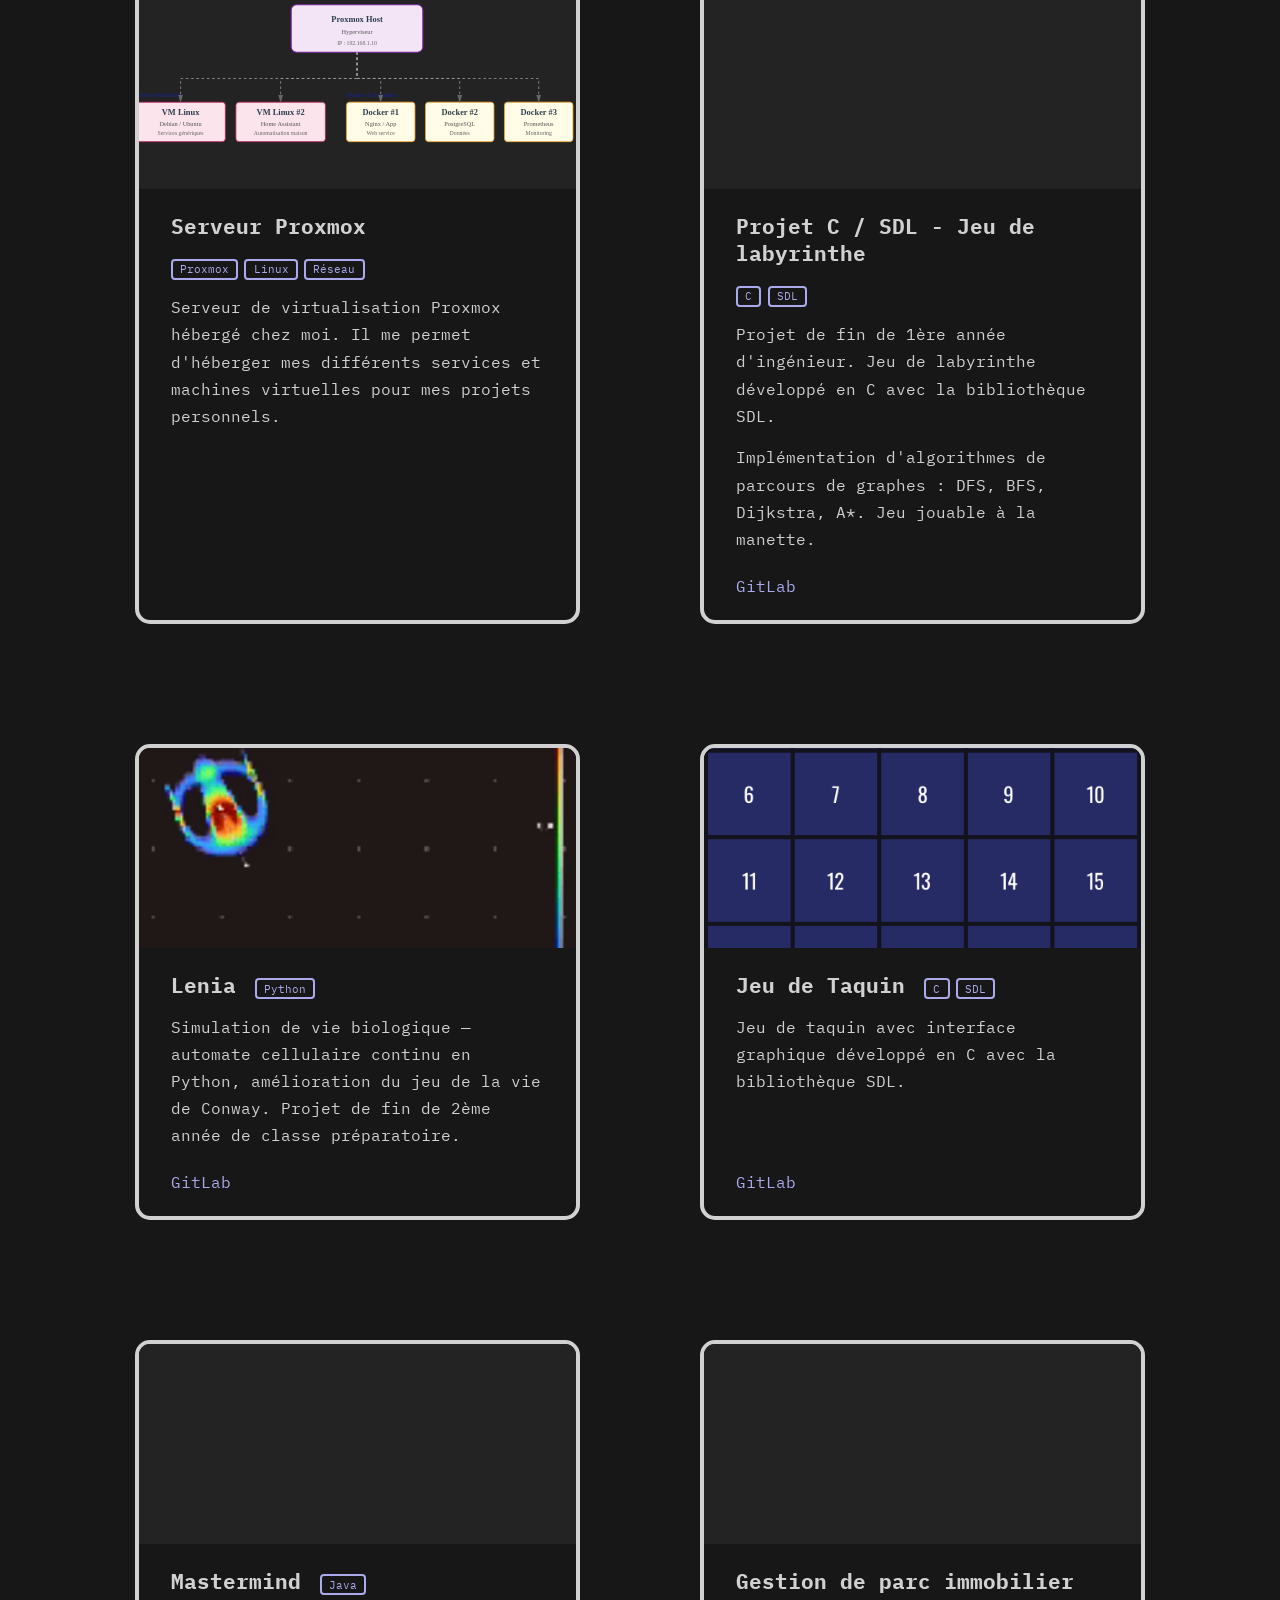
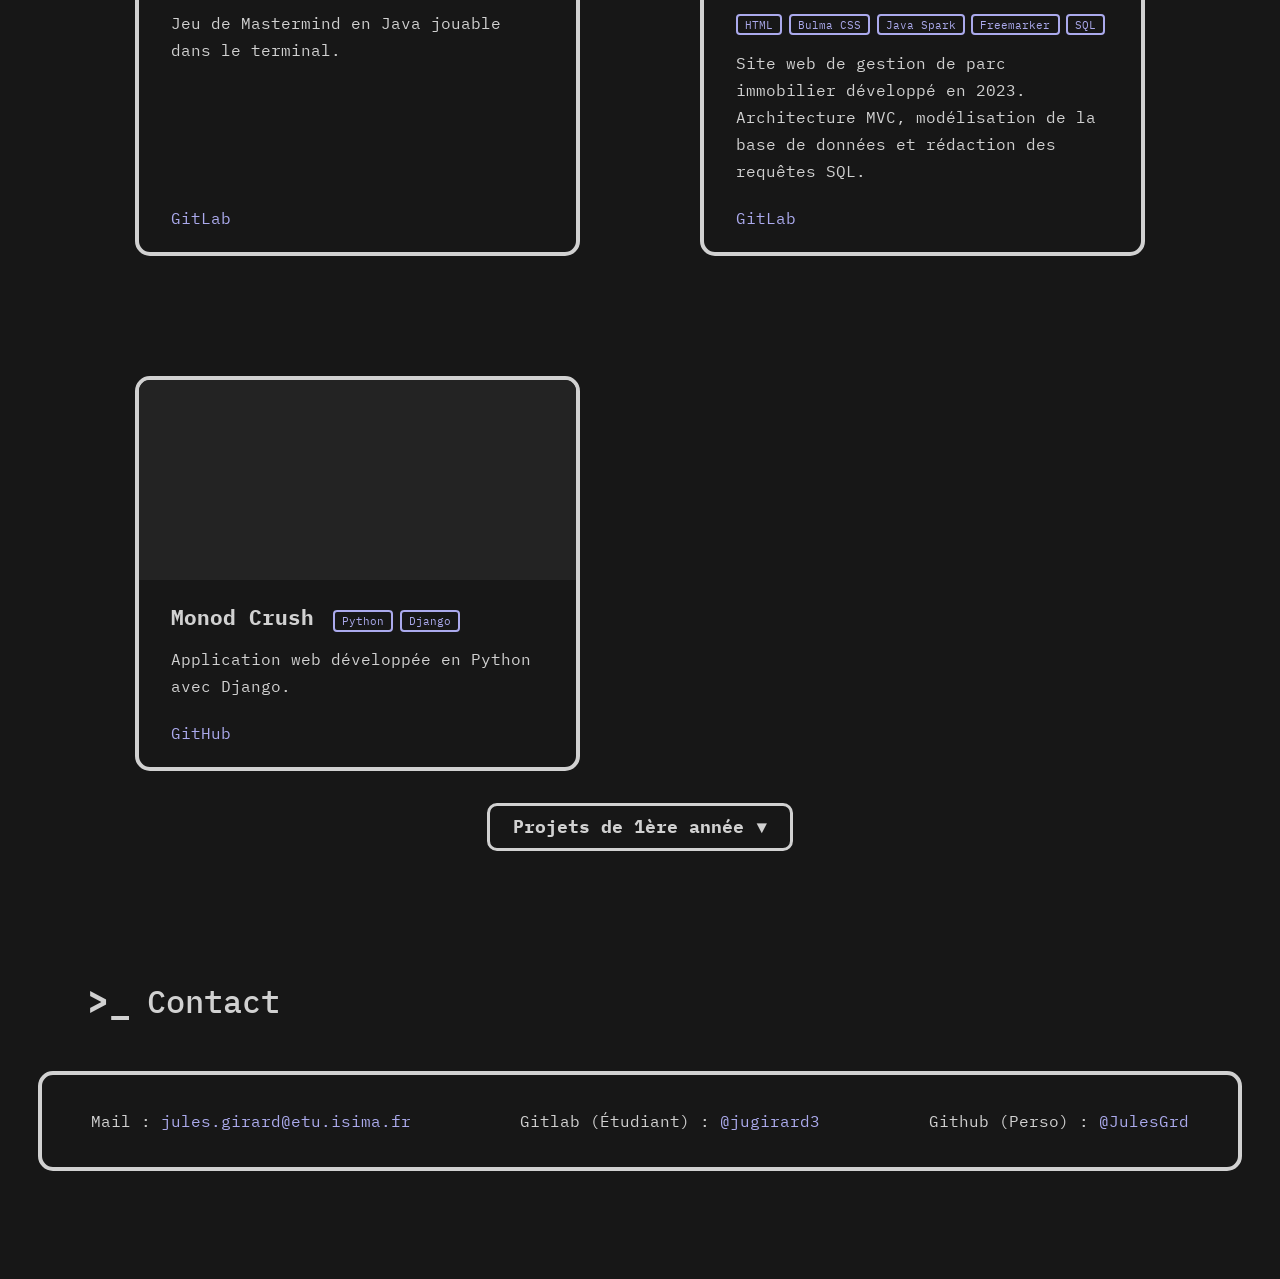
==== commit 1372a22f: "Update portfolio layout and add new project image for Jeu de Taquin" ====
--- a/index.html
+++ b/index.html
@@ -7,7 +7,7 @@
     <meta http-equiv="X-UA-Compatible" content="IE=edge">
     <meta name="viewport" content="width=device-width, initial-scale=1.0">
     <link rel="icon" href="./assets/ico.png" type="image/x-icon">
-    <meta name="description" content="Jules GIRARD">
+    <meta name="description" content="Portfolio de Jules Girard, étudiant ingénieur à l'ISIMA — passionné par les réseaux, l'administration système et la domotique.">
 
     <link rel="stylesheet" href="style.css">
 
@@ -17,13 +17,16 @@
 <body>
     <header>
         <h1>Jules GIRARD</h1>
-        <nav>
+        <nav id="mainNav">
             <ul>
                 <li><a href="#home">Présentation</a></li>
                 <li><a href="#projets">Projets</a></li>
                 <li><a href="#contact">Contact</a></li>
             </ul>
         </nav>
+        <button class="nav-toggle" id="navToggle" aria-label="Menu" aria-expanded="false">
+            <span></span><span></span><span></span>
+        </button>
     </header>
     <main>
         <section id="home">
@@ -62,6 +65,335 @@
             </div>
         </section>
 
+        <section id="projets">
+            <h2>Projets</h2>
+
+            <div class="projects-grid">
+                <article class="project-card fade-in">
+                    <div class="project-img-wrap">
+                        <img src="./assets/projects/trouio.png" alt="Aperçu Trou.io">
+                    </div>
+                    <div class="project-body">
+                        <div class="project-header">
+                            <h3>Trou.io</h3>
+                            <div class="project-tags">
+                                <span class="tag">TypeScript</span>
+                                <span class="tag">Angular</span>
+                                <span class="tag">Three.js</span>
+                                <span class="tag">WebSocket</span>
+                                <span class="tag">Kubernetes</span>
+                            </div>
+                        </div>
+                        <p>Clone multijoueur en temps réel du jeu hole.io. Frontend Angular et backend TypeScript
+                            communiquant via WebSocket avec Colyseus, rendu 3D avec Three.js.</p>
+                        <p>Le frontend et le backend sont déployés automatiquement sur Kubernetes avec Argo CD et Gitlab
+                            CI.</p>
+                        <div class="project-links">
+                            <a href="https://front-trouio.rozvictor.fr/" target="_blank">Jouer</a>
+                            <a href="https://gitlab.com/trou.io/front" target="_blank">Frontend</a>
+                            <a href="https://gitlab.com/trou.io/colyseusstarter" target="_blank">Backend</a>
+                        </div>
+                    </div>
+                </article>
+
+
+
+                <article class="project-card fade-in">
+                    <div class="project-body">
+                        <div class="project-header">
+                            <h3>Cookie Clicker — Backend</h3>
+                            <div class="project-tags">
+                                <span class="tag">C#</span>
+                                <span class="tag">.NET</span>
+                                <span class="tag">API REST</span>
+                                <span class="tag">WebSocket</span>
+                            </div>
+                        </div>
+                        <p>Backend d'un cookie clicker développé en C# avec .NET.</p>
+                        <p>Architecture Entity / Controller / Service, communication via API REST et WebSocket.</p>
+                        <div class="project-links">
+                            <a href="https://gitlab.isima.fr/dimarotte/csharp" target="_blank">GitLab</a>
+                        </div>
+                    </div>
+                </article>
+
+                <article class="project-card fade-in">
+                    <div class="project-img-wrap">
+                        <img src="./assets/projects/homelab_network.svg" alt="Serveur Proxmox">
+                    </div>
+                    <div class="project-body">
+                        <div class="project-header">
+                            <h3>Serveur Proxmox</h3>
+                            <div class="project-tags">
+                                <span class="tag">Proxmox</span>
+                                <span class="tag">Linux</span>
+                                <span class="tag">Réseau</span>
+                            </div>
+                        </div>
+                        <p>Serveur de virtualisation Proxmox hébergé chez moi. Il me permet d'héberger mes différents
+                            services et machines virtuelles pour mes projets personnels.</p>
+                    </div>
+                </article>
+
+
+
+                <article class="project-card fade-in">
+                    <div class="project-body">
+                        <div class="project-header">
+                            <h3>Projet C / SDL - Jeu de labyrinthe</h3>
+                            <div class="project-tags">
+                                <span class="tag">C</span>
+                                <span class="tag">SDL</span>
+                            </div>
+                        </div>
+                        <p>Projet de fin de 1ère année d'ingénieur. Jeu de labyrinthe développé en C avec la
+                            bibliothèque SDL.</p>
+                        <p>Implémentation d'algorithmes de parcours de graphes : DFS, BFS, Dijkstra, A*. Jeu jouable à
+                            la manette.</p>
+                        <div class="project-links">
+                            <a href="https://gitlab.isima.fr/jugirard3/projet-zz1/" target="_blank">GitLab</a>
+                        </div>
+                    </div>
+                </article>
+
+                <article class="project-card fade-in">
+                    <div class="project-img-wrap">
+                        <img src="./assets/projects/lenia.png" alt="Lenia">
+                    </div>
+                    <div class="project-body">
+                        <div class="project-header">
+                            <h3>Lenia</h3>
+                            <div class="project-tags">
+                                <span class="tag">Python</span>
+                            </div>
+                        </div>
+                        <p>Simulation de vie biologique — automate cellulaire continu en Python, amélioration du jeu de
+                            la vie de Conway. Projet de fin de 2ème année de classe préparatoire.</p>
+                        <div class="project-links">
+                            <a href="https://gitlab.isima.fr/jugirard3/lenia" target="_blank">GitLab</a>
+                        </div>
+                    </div>
+                </article>
+
+                <article class="project-card fade-in">
+                    <div class="project-img-wrap">
+                        <img src="./assets/projects/taquin.png" alt="Jeu de Taquin">
+                    </div>
+                    <div class="project-body">
+                        <div class="project-header">
+                            <h3>Jeu de Taquin</h3>
+                            <div class="project-tags">
+                                <span class="tag">C</span>
+                                <span class="tag">SDL</span>
+                            </div>
+                        </div>
+                        <p>Jeu de taquin avec interface graphique développé en C avec la bibliothèque SDL.</p>
+                        <div class="project-links">
+                            <a href="https://gitlab.isima.fr/jugirard3/taquin" target="_blank">GitLab</a>
+                        </div>
+                    </div>
+                </article>
+
+                <article class="project-card fade-in">
+                    <div class="project-body">
+                        <div class="project-header">
+                            <h3>Mastermind</h3>
+                            <div class="project-tags">
+                                <span class="tag">Java</span>
+                            </div>
+                        </div>
+                        <p>Jeu de Mastermind en Java jouable dans le terminal.</p>
+                        <div class="project-links">
+                            <a href="https://gitlab.isima.fr/jugirard3/master-mind" target="_blank">GitLab</a>
+                        </div>
+                    </div>
+                </article>
+
+                <article class="project-card fade-in">
+                    <!-- <div class="project-img-wrap">
+                        <img src="./assets/projects/immo.png" alt="Site de gestion de parc immobilier">
+                    </div> -->
+                    <div class="project-body">
+                        <div class="project-header">
+                            <h3>Gestion de parc immobilier</h3>
+                            <div class="project-tags">
+                                <span class="tag">HTML</span>
+                                <span class="tag">Bulma CSS</span>
+                                <span class="tag">Java Spark</span>
+                                <span class="tag">Freemarker</span>
+                                <span class="tag">SQL</span>
+                            </div>
+                        </div>
+                        <p>Site web de gestion de parc immobilier développé en 2023. Architecture MVC, modélisation de
+                            la base de données et rédaction des requêtes SQL.</p>
+                        <div class="project-links">
+                            <a href="https://gitlab.isima.fr/jugirard3/unicornesn" target="_blank">GitLab</a>
+                        </div>
+                    </div>
+                </article>
+                <article class="project-card fade-in">
+                    <div class="project-body">
+                        <div class="project-header">
+                            <h3>Monod Crush</h3>
+                            <div class="project-tags">
+                                <span class="tag">Python</span>
+                                <span class="tag">Django</span>
+                            </div>
+                        </div>
+                        <p>Application web développée en Python avec Django.</p>
+                        <div class="project-links">
+                            <a href="https://github.com/JulesGrd/monod-crush" target="_blank">GitHub</a>
+                        </div>
+                    </div>
+                </article>
+            </div>
+
+
+            <div class="frise-section">
+                <button class="frise-toggle" onclick="toggleFrise(this)" aria-expanded="false">
+                    Projets de 1ère année <span class="frise-arrow">▼</span>
+                </button>
+                <div class="frise-collapse" id="friseCollapse">
+                    <div class="wrap-center">
+                        <ul class="frise slide-in-right">
+                            <li class="frise-element">
+                                <div class="date">02/05/2023</div>
+                                <ul>
+                                    <li>
+                                        <a href="https://perso.isima.fr/~jugirard3/rapports/02-05-2023/labyrinthe/">Le
+                                            labyrinthe (C)</a>
+                                        <p class="doc"><a
+                                                href="https://perso.isima.fr/~jugirard3/rapports/02-05-2023/labyrinthe/doc/">Documentation
+                                                (Doxygen)</a></p>
+                                    </li>
+                                </ul>
+                            </li>
+                            <li class="frise-element">
+                                <div class="date">04/04/2023</div>
+                                <ul>
+                                    <li>
+                                        <a
+                                            href="https://perso.isima.fr/~jugirard3/rapports/04-04-2023/minimax_exercise/">Minimax
+                                            exercise (C)</a>
+                                        <p class="doc"><a
+                                                href="https://perso.isima.fr/~jugirard3/rapports/04-04-2023/minimax_exercise/doc_minimax_exercise/code_8c.html">Documentation
+                                                (Doxygen)</a></p>
+                                    </li>
+                                    <li>
+                                        <a
+                                            href="https://perso.isima.fr/~jugirard3/rapports/04-04-2023/minimax_simple_example/">Minimax
+                                            simple example (C)</a>
+                                        <p class="doc"><a
+                                                href="https://perso.isima.fr/~jugirard3/rapports/04-04-2023/minimax_simple_example/doc_minimax_simple_example/code_8c.html">Documentation
+                                                (Doxygen)</a></p>
+                                    </li>
+                                </ul>
+                            </li>
+                            <li class="frise-element">
+                                <div class="date">28/03/2023</div>
+                                <ul>
+                                    <li>
+                                        <a href="https://perso.isima.fr/~jugirard3/rapports/28-03-2023/bash_couleur/">Script
+                                            Bash et changement de couleurs
+                                            (Bash&nbsp;&amp;&nbsp;C)</a>
+                                    </li>
+                                    <li>
+                                        <a href="https://perso.isima.fr/~jugirard3/rapports/28-03-2023/nains/">Des nains
+                                            sur des
+                                            épaules de géants (C)</a>
+                                    </li>
+                                    <li>
+                                        <a href="https://perso.isima.fr/~jugirard3/rapports/28-03-2023/sudoku/">Sudoku
+                                            solver
+                                            (C)</a>
+                                    </li>
+                                    <li>
+                                        <a href="https://perso.isima.fr/~jugirard3/rapports/28-03-2023/killer_sudoku/">Killer
+                                            sudoku sover (C)</a>
+                                    </li>
+                                    <li>
+                                        <a href="https://perso.isima.fr/~jugirard3/rapports/28-03-2023/suguru/">Suguru
+                                            solver
+                                            (C)</a>
+                                    </li>
+                                </ul>
+                            </li>
+                            <li class="frise-element">
+                                <div class="date">06/03/2023</div>
+                                <ul>
+                                    <li>
+                                        <a href="https://perso.isima.fr/~jugirard3/rapports/06-03-2023/lumen">Lumen
+                                            (C)</a>
+                                    </li>
+                                    <li>
+                                        <a href="https://perso.isima.fr/~jugirard3/rapports/06-03-2023/brainfuck/">What
+                                            the
+                                            Brainfuck ! (C)</a>
+                                    </li>
+                                </ul>
+                            </li>
+                            <li class="frise-element">
+                                <div class="date">06/02/2023</div>
+                                <ul>
+                                    <li>
+                                        <a
+                                            href="https://perso.isima.fr/~jugirard3/rapports/06-02-2023/shadows-of-the-night-1">Shadows
+                                            of the knight EP1 (C)</a>
+                                    </li>
+                                    <li>
+                                        <a
+                                            href="https://perso.isima.fr/~jugirard3/rapports/06-02-2023/shadows-of-the-night-2">Shadows
+                                            of the knight EP2 (C)</a>
+                                    </li>
+                                    <li>
+                                        <a href="https://perso.isima.fr/~jugirard3/rapports/06-02-2023/les-suites">Les
+                                            suites
+                                            (Graphviz)</a>
+                                    </li>
+                                    <li>
+                                        <a
+                                            href="https://perso.isima.fr/~jugirard3/rapports/06-02-2023/decouverte-orgmode">Découverte
+                                            de Org Mode
+                                            (Org&nbsp;Mode)</a>
+                                    </li>
+                                </ul>
+                            </li>
+                            <li class="frise-element">
+                                <div class="date">31/01/2023</div>
+                                <ul>
+                                    <li>
+                                        <a href="https://perso.isima.fr/~jugirard3/rapports/31-01-2023/pikaptcha/">Détective
+                                            Pikaptcha EP1 &amp; EP2 (Python)</a>
+                                    </li>
+                                    <li>
+                                        <a href="https://perso.isima.fr/~jugirard3/rapports/31-01-2023/page-web-libre/">Page
+                                            web
+                                            libre (HTML&nbsp;&amp;&nbsp;CSS)</a>
+                                    </li>
+                                </ul>
+                            </li>
+                            <li class="frise-element">
+                                <div class="date">24/01/2023</div>
+                                <ul>
+                                    <li>
+                                        <a href="https://perso.isima.fr/~jugirard3/rapports/24-01-2023/ghost-legs/">Ghost
+                                            Legs
+                                            (Python)</a>
+                                    </li>
+                                    <li>
+                                        <a
+                                            href="https://perso.isima.fr/~jugirard3/rapports/24-01-2023/sujet-libre/rapport.md">Exposé
+                                            sur un sujet libre
+                                            (Markdown)</a>
+                                    </li>
+                                </ul>
+                            </li>
+                        </ul>
+                    </div>
+                </div>
+            </div>
+        </section>
+
         <section id="contact">
             <h2>Contact</h2>
             <ul class="box fade-in">
@@ -70,340 +402,6 @@
                 <li>Github (Perso)&nbsp;: <a href="https://github.com/JulesGrd">@JulesGrd</a></li>
             </ul>
         </section>
-
-        <section id="projets">
-            <h2>Projets</h2>
-
-            <div class="projects-grid">
-                <article class="project-card fade-in">
-                    <div class="project-img-wrap">
-                        <img src="./assets/projects/trouio.png" alt="Aperçu Trou.io">
-                    </div>
-                    <div class="project-body">
-                        <div class="project-header">
-                            <h3>Trou.io</h3>
-                            <div class="project-tags">
-                                <span class="tag">TypeScript</span>
-                                <span class="tag">Angular</span>
-                                <span class="tag">Three.js</span>
-                                <span class="tag">WebSocket</span>
-                                <span class="tag">Kubernetes</span>
-                            </div>
-                        </div>
-                        <p>Clone multijoueur en temps réel du jeu hole.io. Frontend Angular et backend TypeScript
-                            communiquant via WebSocket avec Colyseus, rendu 3D avec Three.js.</p>
-                        <p>Le frontend et le backend sont déployés automatiquement sur Kubernetes avec Argo CD et Gitlab
-                            CI.</p>
-                        <div class="project-links">
-                            <a href="https://front-trouio.rozvictor.fr/" target="_blank">Jouer</a>
-                            <a href="https://gitlab.com/trou.io/front" target="_blank">Frontend</a>
-                            <a href="https://gitlab.com/trou.io/colyseusstarter" target="_blank">Backend</a>
-                        </div>
-                    </div>
-                </article>
-
-                <article class="project-card fade-in">
-                    <div class="project-body">
-                        <div class="project-header">
-                            <h3>Monod Crush</h3>
-                            <div class="project-tags">
-                                <span class="tag">Python</span>
-                                <span class="tag">Django</span>
-                            </div>
-                        </div>
-                        <p>Application web développée en Python avec Django.</p>
-                        <div class="project-links">
-                            <a href="https://github.com/JulesGrd/monod-crush" target="_blank">GitHub</a>
-                        </div>
-                    </div>
-                </article>
-
-                <article class="project-card fade-in">
-                    <div class="project-body">
-                        <div class="project-header">
-                            <h3>Cookie Clicker — Backend</h3>
-                            <div class="project-tags">
-                                <span class="tag">C#</span>
-                                <span class="tag">.NET</span>
-                                <span class="tag">API REST</span>
-                                <span class="tag">WebSocket</span>
-                            </div>
-                        </div>
-                        <p>Backend d'un cookie clicker développé en C# avec .NET.</p>
-                        <p>Architecture Entity / Controller / Service, communication via API REST et WebSocket.</p>
-                        <div class="project-links">
-                            <a href="https://gitlab.isima.fr/dimarotte/csharp" target="_blank">GitLab</a>
-                        </div>
-                    </div>
-                </article>
-
-                <article class="project-card fade-in">
-                    <div class="project-img-wrap">
-                        <img src="./assets/projects/homelab_network.svg" alt="Serveur Proxmox">
-                    </div>
-                    <div class="project-body">
-                        <div class="project-header">
-                            <h3>Serveur Proxmox</h3>
-                            <div class="project-tags">
-                                <span class="tag">Proxmox</span>
-                                <span class="tag">Linux</span>
-                                <span class="tag">Réseau</span>
-                            </div>
-                        </div>
-                        <p>Serveur de virtualisation Proxmox hébergé chez moi. Il me permet d'héberger mes différents
-                            services et machines virtuelles pour mes projets personnels.</p>
-                    </div>
-                </article>
-
-                
-
-                <article class="project-card fade-in">
-                    <div class="project-body">
-                        <div class="project-header">
-                            <h3>Projet C / SDL - Jeu de labyrinthe</h3>
-                            <div class="project-tags">
-                                <span class="tag">C</span>
-                                <span class="tag">SDL</span>
-                            </div>
-                        </div>
-                        <p>Projet de fin de 1ère année d'ingénieur. Jeu de labyrinthe développé en C avec la
-                            bibliothèque SDL.</p>
-                        <p>Implémentation d'algorithmes de parcours de graphes : DFS, BFS, Dijkstra, A*. Jeu jouable à
-                            la manette.</p>
-                        <div class="project-links">
-                            <a href="https://gitlab.isima.fr/jugirard3/projet-zz1/" target="_blank">GitLab</a>
-                        </div>
-                    </div>
-                </article>
-
-                <article class="project-card fade-in">
-                    <div class="project-img-wrap">
-                        <img src="./assets/projects/lenia.png" alt="Lenia">
-                    </div>
-                    <div class="project-body">
-                        <div class="project-header">
-                            <h3>Lenia</h3>
-                            <div class="project-tags">
-                                <span class="tag">Python</span>
-                            </div>
-                        </div>
-                        <p>Simulation de vie biologique — automate cellulaire continu en Python, amélioration du jeu de
-                            la vie de Conway. Projet de fin de 2ème année de classe préparatoire.</p>
-                        <div class="project-links">
-                            <a href="https://gitlab.isima.fr/jugirard3/lenia" target="_blank">GitLab</a>
-                        </div>
-                    </div>
-                </article>
-
-                <article class="project-card fade-in">
-                    <div class="project-body">
-                        <div class="project-header">
-                            <h3>Jeu de Taquin</h3>
-                            <div class="project-tags">
-                                <span class="tag">C</span>
-                                <span class="tag">SDL</span>
-                            </div>
-                        </div>
-                        <p>Jeu de taquin avec interface graphique développé en C avec la bibliothèque SDL.</p>
-                        <div class="project-links">
-                            <a href="https://gitlab.isima.fr/jugirard3/taquin" target="_blank">GitLab</a>
-                        </div>
-                    </div>
-                </article>
-
-                <article class="project-card fade-in">
-                    <div class="project-body">
-                        <div class="project-header">
-                            <h3>Mastermind</h3>
-                            <div class="project-tags">
-                                <span class="tag">Java</span>
-                            </div>
-                        </div>
-                        <p>Jeu de Mastermind en Java jouable dans le terminal.</p>
-                        <div class="project-links">
-                            <a href="https://gitlab.isima.fr/jugirard3/master-mind" target="_blank">GitLab</a>
-                        </div>
-                    </div>
-                </article>
-
-                <article class="project-card fade-in">
-                    <div class="project-img-wrap">
-                        <img src="./assets/projects/immo.png" alt="Site de gestion de parc immobilier">
-                    </div>
-                    <div class="project-body">
-                        <div class="project-header">
-                            <h3>Gestion de parc immobilier</h3>
-                            <div class="project-tags">
-                                <span class="tag">HTML</span>
-                                <span class="tag">Bulma CSS</span>
-                                <span class="tag">Java Spark</span>
-                                <span class="tag">Freemarker</span>
-                                <span class="tag">SQL</span>
-                            </div>
-                        </div>
-                        <p>Site web de gestion de parc immobilier développé en 2023. Architecture MVC, modélisation de
-                            la base de données et rédaction des requêtes SQL.</p>
-                        <div class="project-links">
-                            <a href="https://gitlab.isima.fr/jugirard3/unicornesn" target="_blank">GitLab</a>
-                        </div>
-                    </div>
-                </article>
-            </div>
-
-
-            <div class="frise-section">
-                <button class="frise-toggle" onclick="toggleFrise(this)" aria-expanded="false">
-                    Projets de 1ère année <span class="frise-arrow">▼</span>
-                </button>
-                <div class="frise-collapse" id="friseCollapse">
-                    <div class="wrap-center">
-                        <ul class="frise slide-in-right">
-                            <li class="frise-element">
-                                <div class="date">02/05/2023</div>
-                                <ul>
-                                    <li>
-                                        <a href="https://perso.isima.fr/~jugirard3/rapports/02-05-2023/labyrinthe/">Le
-                                            labyrinthe (C)</a>
-                                        <p class="doc"><a
-                                                href="https://perso.isima.fr/~jugirard3/rapports/02-05-2023/labyrinthe/doc/">Documentation
-                                                (Doxygen)</a></p>
-                                    </li>
-                                </ul>
-                            </li>
-                            <li class="frise-element">
-                                <div class="date">04/04/2023</div>
-                                <ul>
-                                    <li>
-                                        <a
-                                            href="https://perso.isima.fr/~jugirard3/rapports/04-04-2023/minimax_exercise/">Minimax
-                                            exercise (C)</a>
-                                        <p class="doc"><a
-                                                href="https://perso.isima.fr/~jugirard3/rapports/04-04-2023/minimax_exercise/doc_minimax_exercise/code_8c.html">Documentation
-                                                (Doxygen)</a></p>
-                                    </li>
-                                    <li>
-                                        <a
-                                            href="https://perso.isima.fr/~jugirard3/rapports/04-04-2023/minimax_simple_example/">Minimax
-                                            simple example (C)</a>
-                                        <p class="doc"><a
-                                                href="https://perso.isima.fr/~jugirard3/rapports/04-04-2023/minimax_simple_example/doc_minimax_simple_example/code_8c.html">Documentation
-                                                (Doxygen)</a></p>
-                                    </li>
-                                </ul>
-                            </li>
-                            <li class="frise-element">
-                                <div class="date">28/03/2023</div>
-                                <ul>
-                                    <li>
-                                        <a href="https://perso.isima.fr/~jugirard3/rapports/28-03-2023/bash_couleur/">Script
-                                            Bash et changement de couleurs
-                                            (Bash&nbsp;&amp;&nbsp;C)</a>
-                                    </li>
-                                    <li>
-                                        <a href="https://perso.isima.fr/~jugirard3/rapports/28-03-2023/nains/">Des nains
-                                            sur des
-                                            épaules de géants (C)</a>
-                                    </li>
-                                    <li>
-                                        <a href="https://perso.isima.fr/~jugirard3/rapports/28-03-2023/sudoku/">Sudoku
-                                            solver
-                                            (C)</a>
-                                    </li>
-                                    <li>
-                                        <a href="https://perso.isima.fr/~jugirard3/rapports/28-03-2023/killer_sudoku/">Killer
-                                            sudoku sover (C)</a>
-                                    </li>
-                                    <li>
-                                        <a href="https://perso.isima.fr/~jugirard3/rapports/28-03-2023/suguru/">Suguru
-                                            solver
-                                            (C)</a>
-                                    </li>
-                                </ul>
-                            </li>
-                            <li class="frise-element">
-                                <div class="date">06/03/2023</div>
-                                <ul>
-                                    <li>
-                                        <a href="https://perso.isima.fr/~jugirard3/rapports/06-03-2023/lumen">Lumen
-                                            (C)</a>
-                                    </li>
-                                    <li>
-                                        <a href="https://perso.isima.fr/~jugirard3/rapports/06-03-2023/brainfuck/">What
-                                            the
-                                            Brainfuck ! (C)</a>
-                                    </li>
-                                </ul>
-                            </li>
-                            <li class="frise-element">
-                                <div class="date">06/02/2023</div>
-                                <ul>
-                                    <li>
-                                        <a
-                                            href="https://perso.isima.fr/~jugirard3/rapports/06-02-2023/shadows-of-the-night-1">Shadows
-                                            of the knight EP1 (C)</a>
-                                    </li>
-                                    <li>
-                                        <a
-                                            href="https://perso.isima.fr/~jugirard3/rapports/06-02-2023/shadows-of-the-night-2">Shadows
-                                            of the knight EP2 (C)</a>
-                                    </li>
-                                    <li>
-                                        <a href="https://perso.isima.fr/~jugirard3/rapports/06-02-2023/les-suites">Les
-                                            suites
-                                            (Graphviz)</a>
-                                    </li>
-                                    <li>
-                                        <a
-                                            href="https://perso.isima.fr/~jugirard3/rapports/06-02-2023/decouverte-orgmode">Découverte
-                                            de Org Mode
-                                            (Org&nbsp;Mode)</a>
-                                    </li>
-                                </ul>
-                            </li>
-                            <li class="frise-element">
-                                <div class="date">31/01/2023</div>
-                                <ul>
-                                    <li>
-                                        <a href="https://perso.isima.fr/~jugirard3/rapports/31-01-2023/pikaptcha/">Détective
-                                            Pikaptcha EP1 &amp; EP2 (Python)</a>
-                                    </li>
-                                    <li>
-                                        <a href="https://perso.isima.fr/~jugirard3/rapports/31-01-2023/page-web-libre/">Page
-                                            web
-                                            libre (HTML&nbsp;&amp;&nbsp;CSS)</a>
-                                    </li>
-                                </ul>
-                            </li>
-                            <li class="frise-element">
-                                <div class="date">24/01/2023</div>
-                                <ul>
-                                    <li>
-                                        <a href="https://perso.isima.fr/~jugirard3/rapports/24-01-2023/ghost-legs/">Ghost
-                                            Legs
-                                            (Python)</a>
-                                    </li>
-                                    <li>
-                                        <a
-                                            href="https://perso.isima.fr/~jugirard3/rapports/24-01-2023/sujet-libre/rapport.md">Exposé
-                                            sur un sujet libre
-                                            (Markdown)</a>
-                                    </li>
-                                </ul>
-                            </li>
-                        </ul>
-                    </div>
-                </div>
-            </div>
-        </section>
-
-        <section id="contact">
-            <ul class="box fade-in">
-                <li>Discord&nbsp;: jg45#4641</li>
-                <li>Mail&nbsp;: <a href="mailto:jules.girard@etu.uca.fr">jules.girard@etu.uca.fr</a></li>
-                <li>Gitlab (Étudiant)&nbsp;: <a href="https://gitlab.isima.fr/jugirard3">@jugirard3</a></li>
-                <li>Github (Perso)&nbsp;: <a href="https://github.com/JulesGrd">@JulesGrd</a></li>
-            </ul>
-        </section>
     </main>
 
     <script>
@@ -446,6 +444,71 @@
             btn.setAttribute("aria-expanded", !expanded);
             collapse.classList.toggle("open", !expanded);
         }
+
+        // ── Navigation mobile ────────────────────────────────────────────────
+        const navToggle = document.getElementById("navToggle");
+        const mainNav = document.getElementById("mainNav");
+        navToggle.addEventListener("click", () => {
+            const expanded = navToggle.getAttribute("aria-expanded") === "true";
+            navToggle.setAttribute("aria-expanded", String(!expanded));
+            mainNav.classList.toggle("open", !expanded);
+        });
+        mainNav.querySelectorAll("a").forEach((link) => {
+            link.addEventListener("click", () => {
+                mainNav.classList.remove("open");
+                navToggle.setAttribute("aria-expanded", "false");
+            });
+        });
+
+        // ── Tracking ──────────────────────────────────────────────────────────
+        // Remplace null par l'URL de ton endpoint pour recevoir les events.
+        // L'endpoint doit accepter un POST avec un body JSON.
+        const TRACKING_ENDPOINT = null;
+
+        function getSessionId() {
+            let id = sessionStorage.getItem("_sid");
+            if (!id) {
+                id = Date.now().toString(36) + Math.random().toString(36).slice(2, 7);
+                sessionStorage.setItem("_sid", id);
+            }
+            return id;
+        }
+
+        function sendEvent(type, data) {
+            const payload = {
+                type,
+                ...data,
+                session: getSessionId(),
+                ts: new Date().toISOString(),
+            };
+            if (TRACKING_ENDPOINT) {
+                navigator.sendBeacon(TRACKING_ENDPOINT, JSON.stringify(payload));
+            } else {
+                console.log("[tracking]", payload);
+            }
+        }
+
+        // Clics sur les liens
+        document.querySelectorAll("a").forEach((link) => {
+            link.addEventListener("click", () => {
+                sendEvent("link_click", {
+                    href: link.href,
+                    label: link.textContent.trim().slice(0, 80),
+                });
+            });
+        });
+
+        // Temps passé sur la page
+        const _pageStart = Date.now();
+        function sendTimeOnPage() {
+            sendEvent("time_on_page", {
+                duration_s: Math.round((Date.now() - _pageStart) / 1000),
+            });
+        }
+        document.addEventListener("visibilitychange", () => {
+            if (document.visibilityState === "hidden") sendTimeOnPage();
+        });
+        window.addEventListener("beforeunload", sendTimeOnPage);
     </script>
 
 
--- a/style.css
+++ b/style.css
@@ -1,6 +1,4 @@
-@import url("https://fonts.googleapis.com/css2?family=IBM+Plex+Mono&display=swap");
-@import url("https://fonts.googleapis.com/css2?family=IBM+Plex+Mono:wght@700&display=swap");
-@import url("https://fonts.googleapis.com/css2?family=IBM+Plex+Mono:wght@500&display=swap");
+@import url("https://fonts.googleapis.com/css2?family=IBM+Plex+Mono:wght@400;500;700&display=swap");
 
 :root {
   --bg-color: rgb(23, 23, 23);
@@ -275,6 +273,15 @@
   line-height: 1.7;
 }
 
+/* Cartes sans image : fond gris placeholder */
+.project-card:not(:has(.project-img-wrap))::before {
+  content: "";
+  display: block;
+  width: 100%;
+  height: 200px;
+  background: rgb(35, 35, 35);
+}
+
 .project-links {
   display: flex;
   gap: 1.5rem;
@@ -426,31 +433,60 @@
 }
 
 /* smartphone */
+.nav-toggle {
+  display: none;
+  flex-direction: column;
+  justify-content: center;
+  gap: 5px;
+  cursor: pointer;
+  padding: 0.5rem;
+  background: transparent;
+  border: none;
+  align-self: center;
+}
+
+.nav-toggle span {
+  display: block;
+  width: 25px;
+  height: 3px;
+  background: var(--text-color);
+  border-radius: 3px;
+  transition: all 0.3s ease;
+}
+
 @media only screen and (max-width: 750px) {
+  .nav-toggle {
+    display: flex;
+  }
+
+  header {
+    position: relative;
+  }
+
   header nav {
     display: none;
-  }
-
-  /* section {
-    padding-top: 6rem;
-  }
-
-  .box,
-  #contact ul {
+    position: absolute;
+    top: 100%;
+    left: -3%;
+    right: -3%;
+    background: var(--bg-color);
+    padding: 1rem 3%;
+    border-bottom: 2px solid var(--text-color);
+    z-index: 10;
+  }
+
+  header nav.open {
+    display: block;
+  }
+
+  header nav ul {
     flex-direction: column;
-    align-items: left;
-    padding: 2rem 2rem;
-    margin: 3rem 0;
-  }
-
-  #contact ul li,
-  .box div {
-    margin: 1rem 0;
-  }
-
-  section h2 {
-    margin: 1rem 0;
-  } */
+    gap: 1rem;
+  }
+
+  header nav ul li {
+    margin: 0;
+  }
 }
 
 /* animation fade-in pour les éléments qui apparaissent au scroll */
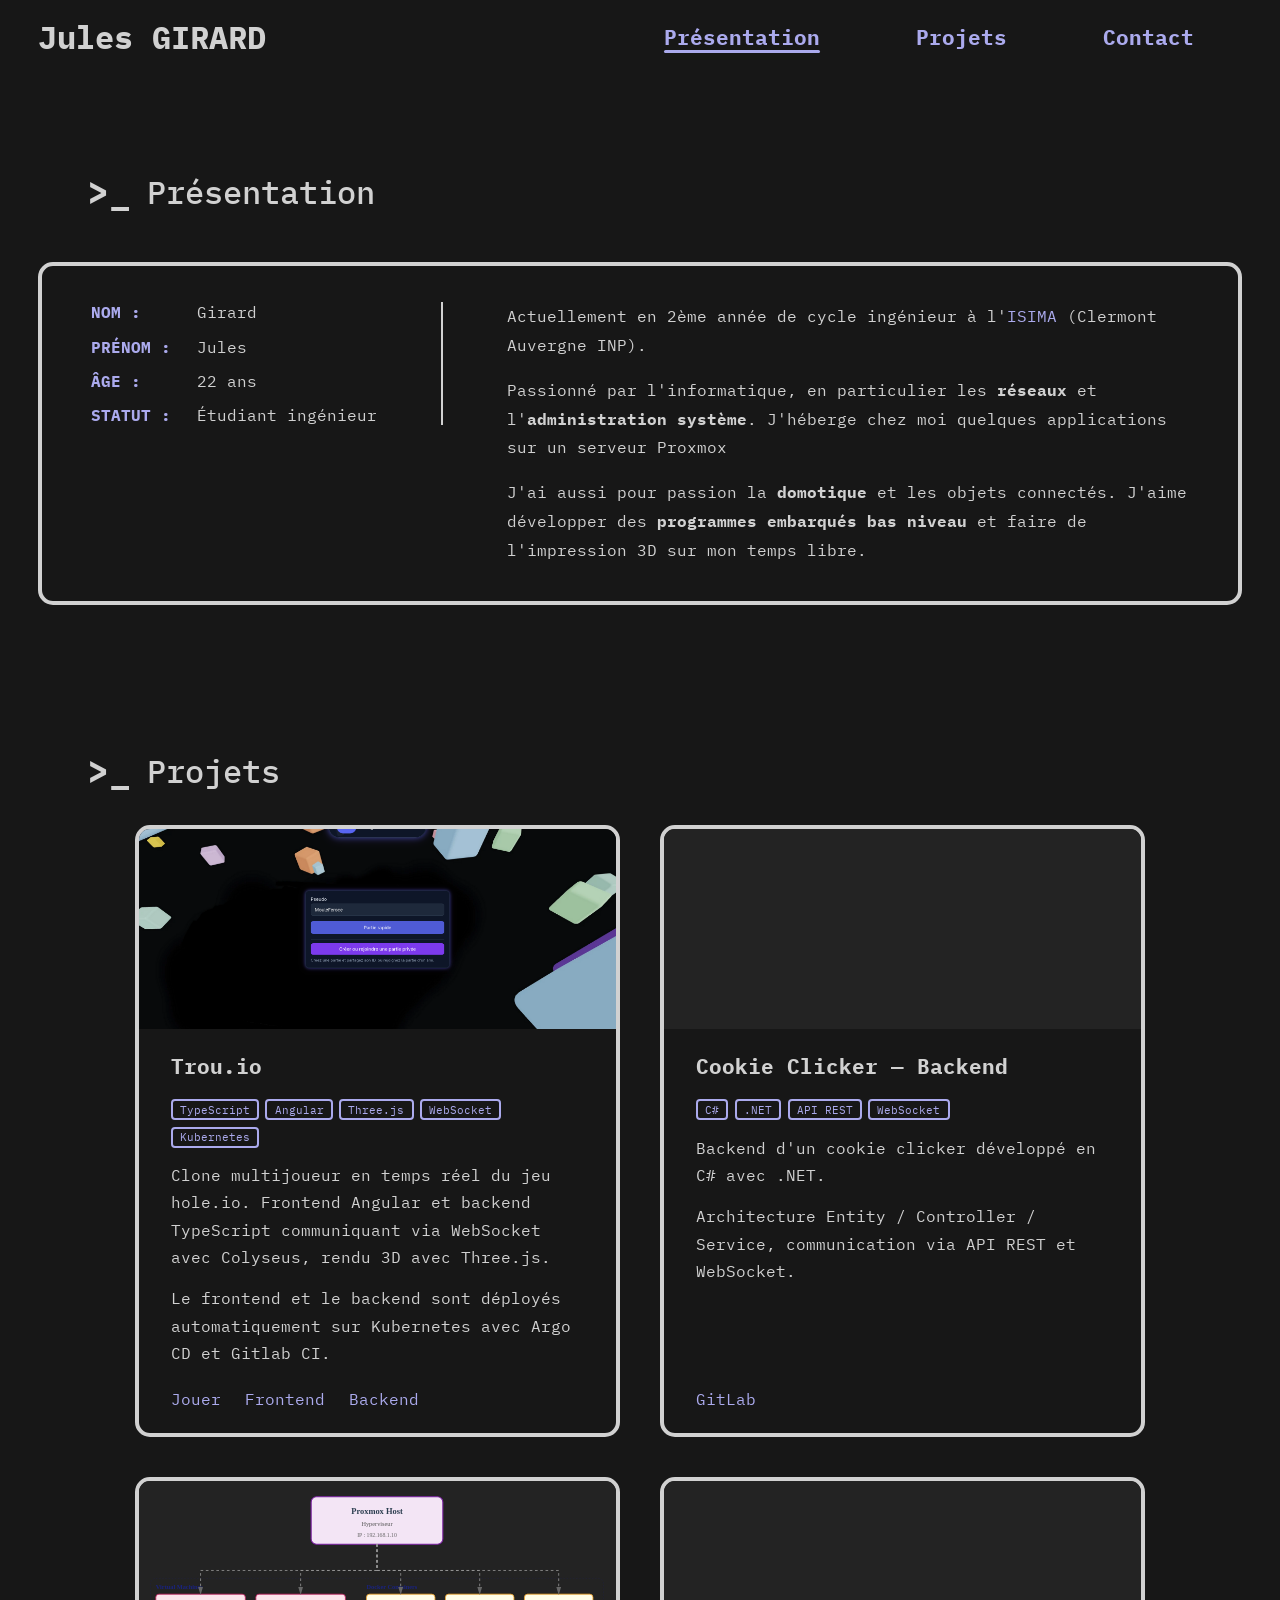
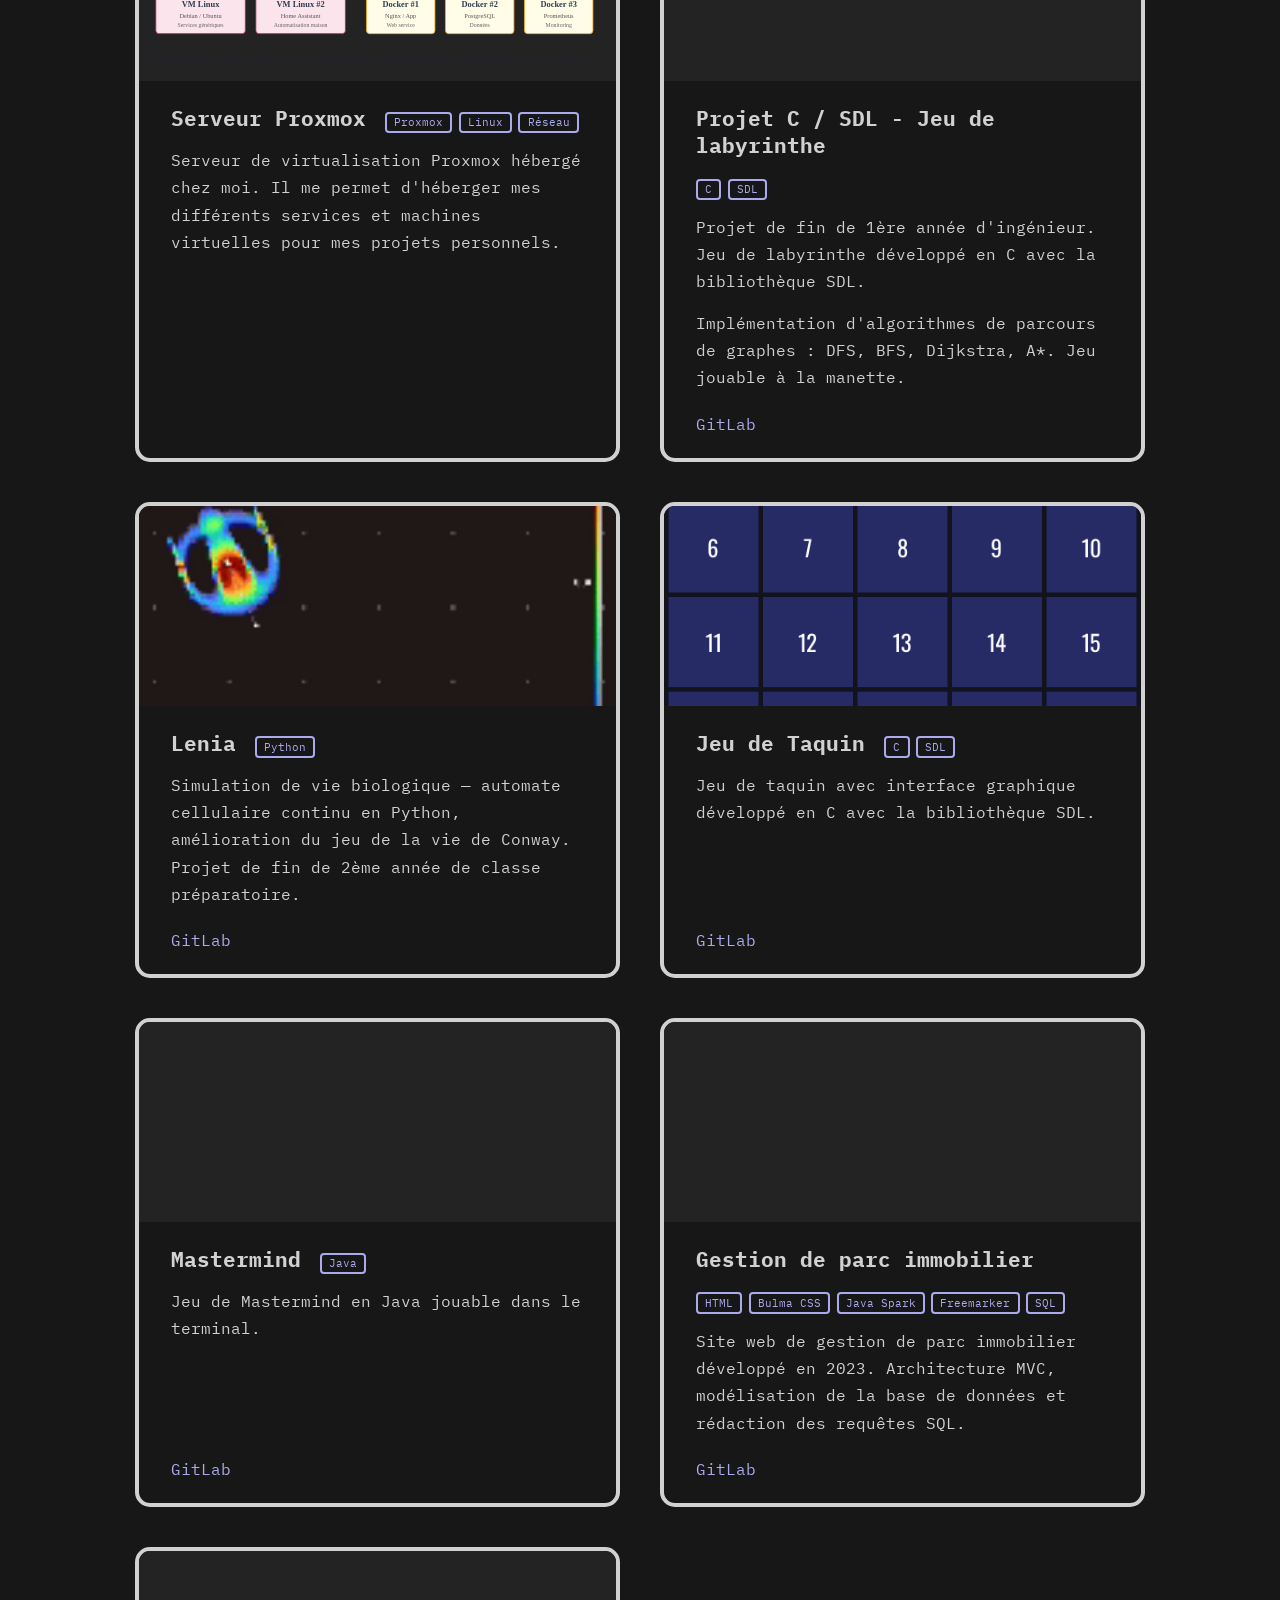
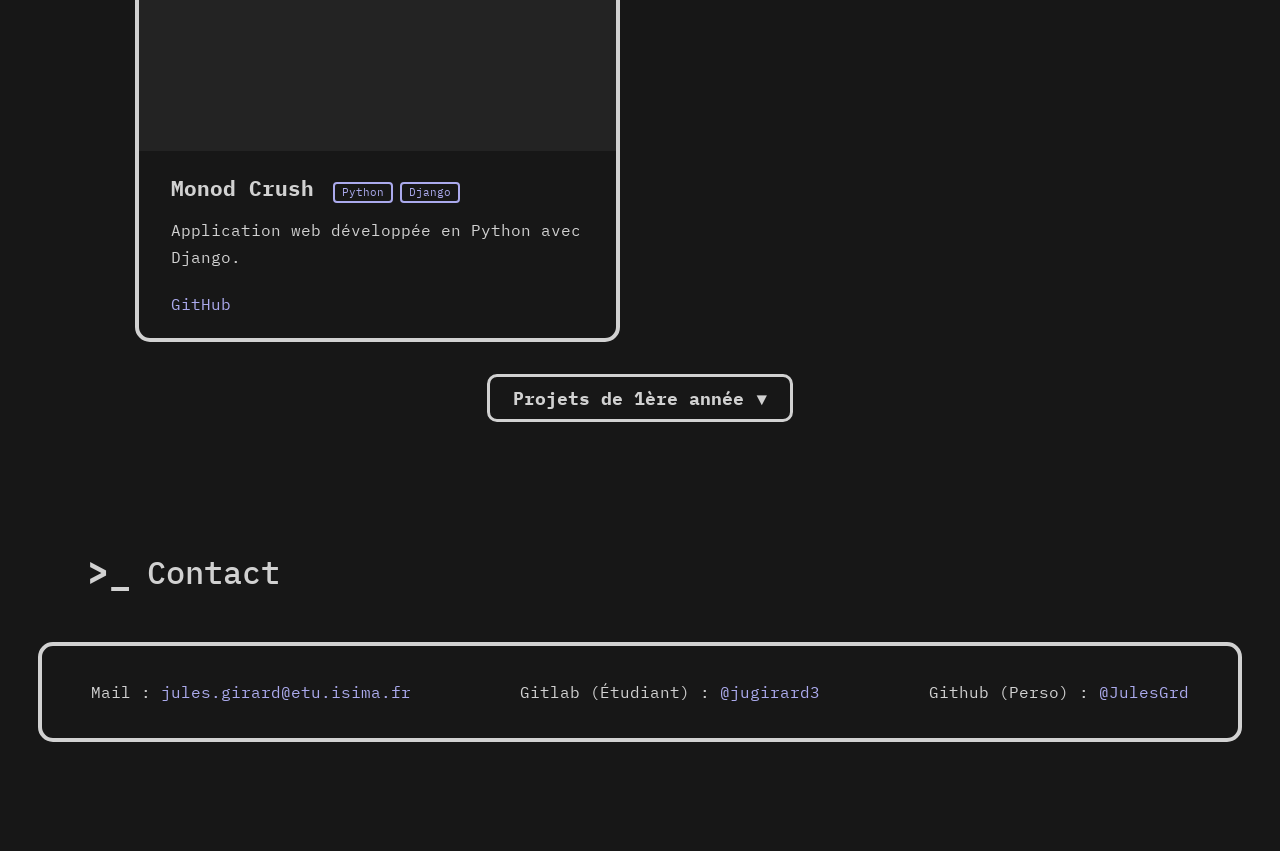
==== commit a74bbb4e: "Update HTML language attribute to French and enhance Open Graph metadata; adjust CSS for project gri" ====
--- a/index.html
+++ b/index.html
@@ -1,5 +1,5 @@
 <!DOCTYPE html>
-<html lang="en">
+<html lang="fr">
 
 <head>
     <meta http-equiv="content-type" content="text/html; charset=UTF-8">
@@ -8,8 +8,17 @@
     <meta name="viewport" content="width=device-width, initial-scale=1.0">
     <link rel="icon" href="./assets/ico.png" type="image/x-icon">
     <meta name="description" content="Portfolio de Jules Girard, étudiant ingénieur à l'ISIMA — passionné par les réseaux, l'administration système et la domotique.">
+    <link rel="canonical" href="https://julesgirard.dev/">
+
+    <!-- Open Graph -->
+    <meta property="og:type" content="website">
+    <meta property="og:url" content="https://julesgirard.dev/">
+    <meta property="og:title" content="Jules Girard — Portfolio">
+    <meta property="og:description" content="Étudiant ingénieur à l'ISIMA, passionné par les réseaux, l'administration système et la domotique.">
 
     <link rel="stylesheet" href="style.css">
+    <script data-goatcounter="https://jg45.goatcounter.com/count"
+            async src="//gc.zgo.at/count.js"></script>
 
     <title>Jules GIRARD</title>
 </head>
@@ -44,7 +53,7 @@
                         </div>
                         <div class="info-item">
                             <span class="info-label">ÂGE</span>
-                            <span>22 ans</span>
+                            <span id="age"></span>
                         </div>
                         <div class="info-item">
                             <span class="info-label">STATUT</span>
@@ -242,7 +251,7 @@
                         </div>
                         <p>Application web développée en Python avec Django.</p>
                         <div class="project-links">
-                            <a href="https://github.com/JulesGrd/monod-crush" target="_blank">GitHub</a>
+                            <a href="https://github.com/BenoitPrmt/Monod-Crush" target="_blank">GitHub</a>
                         </div>
                     </div>
                 </article>
@@ -404,39 +413,54 @@
         </section>
     </main>
 
+    <button id="scrollTop" aria-label="Retour en haut" title="Retour en haut">↑</button>
+
     <script>
-        const fadeIns = document.querySelectorAll(".fade-in");
-        const slideInLefts = document.querySelectorAll(".slide-in-left");
-        const slideInRights = document.querySelectorAll(".slide-in-right");
-
-        function checkScroll() {
-            const windowHeight = window.innerHeight;
-            const scrollY = window.scrollY || window.pageYOffset;
-
-            fadeIns.forEach((element) => {
-                const elementTop = element.getBoundingClientRect().top + scrollY;
-                if (scrollY + windowHeight > elementTop) {
-                    element.classList.add("visible");
-                }
-            });
-
-            slideInLefts.forEach((element) => {
-                const elementTop = element.getBoundingClientRect().top + scrollY;
-                if (scrollY + windowHeight > elementTop) {
-                    element.classList.add("visible");
-                }
-            });
-
-            slideInRights.forEach((element) => {
-                const elementTop = element.getBoundingClientRect().top + scrollY;
-                if (scrollY + windowHeight > elementTop) {
-                    element.classList.add("visible");
-                }
-            });
-        }
-
-        window.addEventListener("scroll", checkScroll);
-        window.addEventListener("load", checkScroll);
+        // ── Âge dynamique ────────────────────────────────────────────────────
+        const birth = new Date(2004, 0, 7);
+        const now = new Date();
+        let age = now.getFullYear() - birth.getFullYear();
+        if (now < new Date(now.getFullYear(), 0, 7)) age--;
+        document.getElementById("age").textContent = age + " ans";
+
+        // ── Animations au scroll (IntersectionObserver) ──────────────────────
+        const animObserver = new IntersectionObserver(
+            (entries) => {
+                entries.forEach((e) => {
+                    if (e.isIntersecting) {
+                        e.target.classList.add("visible");
+                        animObserver.unobserve(e.target);
+                    }
+                });
+            },
+            { threshold: 0.1 }
+        );
+        document.querySelectorAll(".fade-in, .slide-in-left, .slide-in-right")
+            .forEach((el) => animObserver.observe(el));
+
+        // ── Nav active au scroll ──────────────────────────────────────────────
+        const sections = document.querySelectorAll("main section[id]");
+        const navLinks = document.querySelectorAll("nav a");
+        const navObserver = new IntersectionObserver(
+            (entries) => {
+                entries.forEach((e) => {
+                    if (e.isIntersecting) {
+                        navLinks.forEach((a) => a.classList.remove("active"));
+                        const active = document.querySelector(`nav a[href="#${e.target.id}"]`);
+                        if (active) active.classList.add("active");
+                    }
+                });
+            },
+            { rootMargin: "-40% 0px -55% 0px" }
+        );
+        sections.forEach((s) => navObserver.observe(s));
+
+        // ── Bouton retour en haut ─────────────────────────────────────────────
+        const scrollTopBtn = document.getElementById("scrollTop");
+        window.addEventListener("scroll", () => {
+            scrollTopBtn.classList.toggle("visible", window.scrollY > 400);
+        }, { passive: true });
+        scrollTopBtn.addEventListener("click", () => window.scrollTo({ top: 0, behavior: "smooth" }));
 
         function toggleFrise(btn) {
             const collapse = document.getElementById("friseCollapse");
@@ -460,40 +484,19 @@
             });
         });
 
-        // ── Tracking ──────────────────────────────────────────────────────────
-        // Remplace null par l'URL de ton endpoint pour recevoir les events.
-        // L'endpoint doit accepter un POST avec un body JSON.
-        const TRACKING_ENDPOINT = null;
-
-        function getSessionId() {
-            let id = sessionStorage.getItem("_sid");
-            if (!id) {
-                id = Date.now().toString(36) + Math.random().toString(36).slice(2, 7);
-                sessionStorage.setItem("_sid", id);
-            }
-            return id;
-        }
-
-        function sendEvent(type, data) {
-            const payload = {
-                type,
-                ...data,
-                session: getSessionId(),
-                ts: new Date().toISOString(),
-            };
-            if (TRACKING_ENDPOINT) {
-                navigator.sendBeacon(TRACKING_ENDPOINT, JSON.stringify(payload));
-            } else {
-                console.log("[tracking]", payload);
+        // ── Tracking (GoatCounter) ────────────────────────────────────────────
+        function gcCount(params) {
+            if (window.goatcounter && window.goatcounter.count) {
+                window.goatcounter.count(params);
             }
         }
 
-        // Clics sur les liens
-        document.querySelectorAll("a").forEach((link) => {
+        // Clics sur les liens (hors nav)
+        document.querySelectorAll("a:not(nav a)").forEach((link) => {
             link.addEventListener("click", () => {
-                sendEvent("link_click", {
-                    href: link.href,
-                    label: link.textContent.trim().slice(0, 80),
+                gcCount({
+                    path: "click/" + link.textContent.trim().slice(0, 60),
+                    event: true,
                 });
             });
         });
@@ -501,9 +504,8 @@
         // Temps passé sur la page
         const _pageStart = Date.now();
         function sendTimeOnPage() {
-            sendEvent("time_on_page", {
-                duration_s: Math.round((Date.now() - _pageStart) / 1000),
-            });
+            const s = Math.round((Date.now() - _pageStart) / 1000);
+            gcCount({ path: "time/" + s + "s", event: true });
         }
         document.addEventListener("visibilitychange", () => {
             if (document.visibilityState === "hidden") sendTimeOnPage();
--- a/style.css
+++ b/style.css
@@ -201,7 +201,7 @@
 .projects-grid {
   display: grid;
   grid-template-columns: repeat(2, minmax(0, 500px));
-  gap: 7.5rem;
+  gap: 2.5rem;
   margin: 2rem 8%;
   justify-content: center;
 }
@@ -233,6 +233,11 @@
   height: 100%;
   object-fit: cover;
   display: block;
+}
+
+.project-img-wrap img[src$=".svg"] {
+  object-fit: contain;
+  padding: 1rem;
 }
 
 .project-body {
@@ -489,6 +494,46 @@
   }
 }
 
+/* nav active */
+nav a.active {
+  color: var(--accent-color);
+}
+
+nav a.active::before {
+  transform: scaleX(1);
+  transform-origin: left;
+}
+
+/* bouton scroll-to-top */
+#scrollTop {
+  position: fixed;
+  bottom: 2rem;
+  right: 2rem;
+  background: var(--bg-color);
+  color: var(--text-color);
+  border: 3px solid var(--text-color);
+  border-radius: 8px;
+  width: 2.8rem;
+  height: 2.8rem;
+  font-size: 1.3rem;
+  cursor: pointer;
+  font-family: "IBM Plex Mono", monospace;
+  opacity: 0;
+  pointer-events: none;
+  transition: opacity 0.3s ease, border-color 0.2s ease, color 0.2s ease;
+  z-index: 100;
+}
+
+#scrollTop.visible {
+  opacity: 1;
+  pointer-events: auto;
+}
+
+#scrollTop:hover {
+  border-color: var(--accent-color);
+  color: var(--accent-color);
+}
+
 /* animation fade-in pour les éléments qui apparaissent au scroll */
 .fade-in {
   opacity: 0;
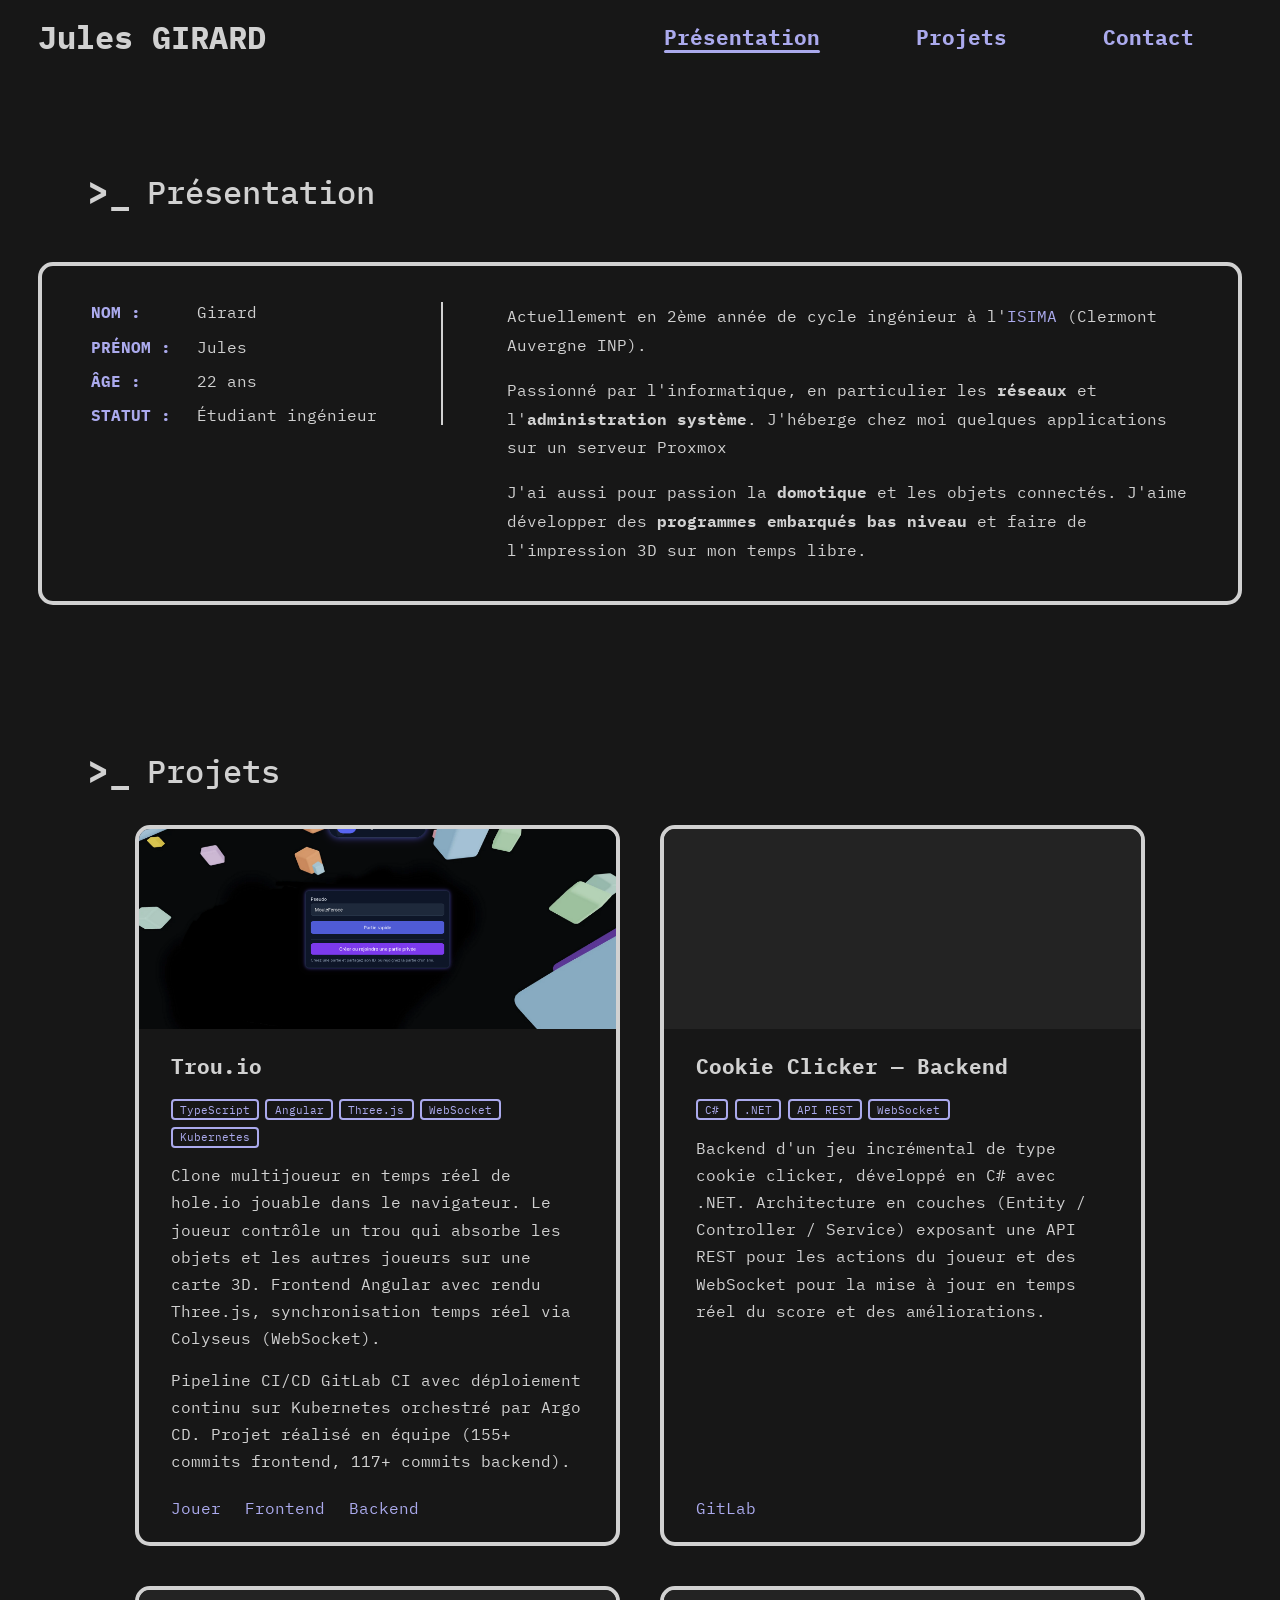
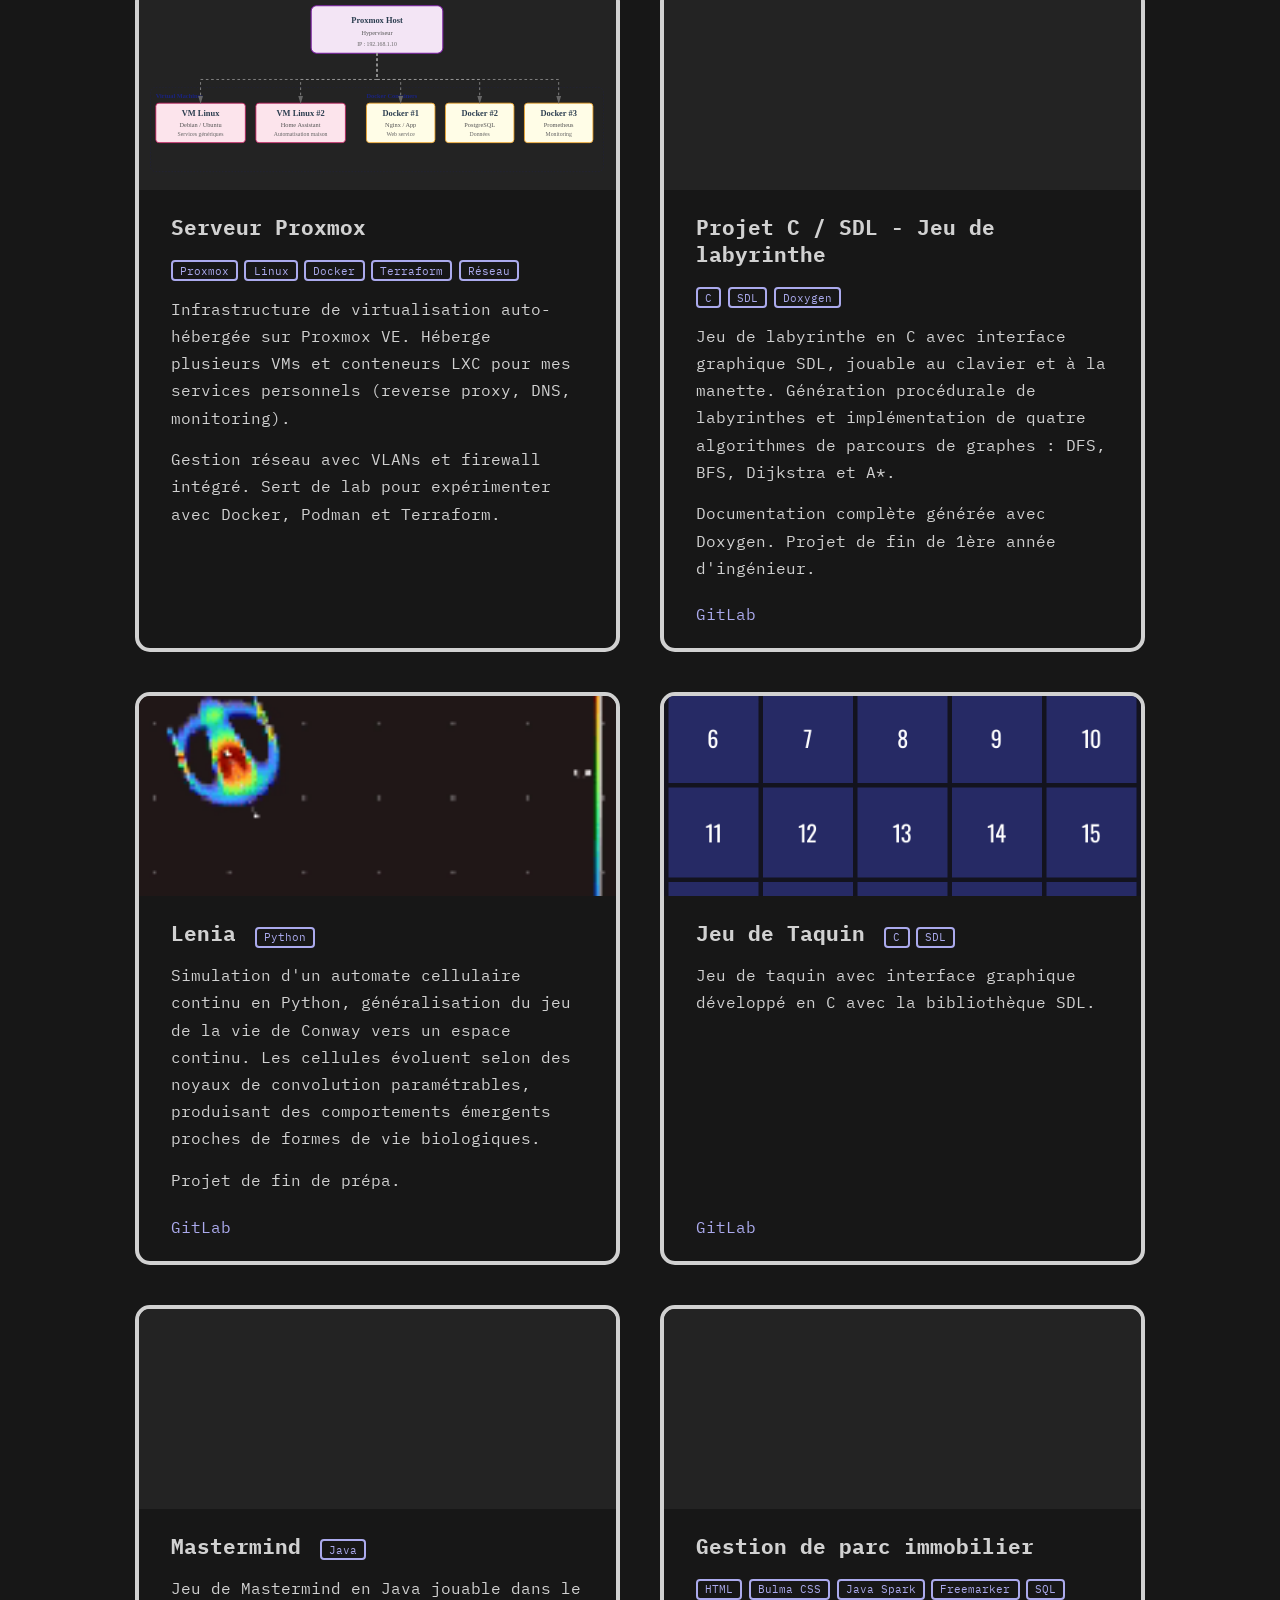
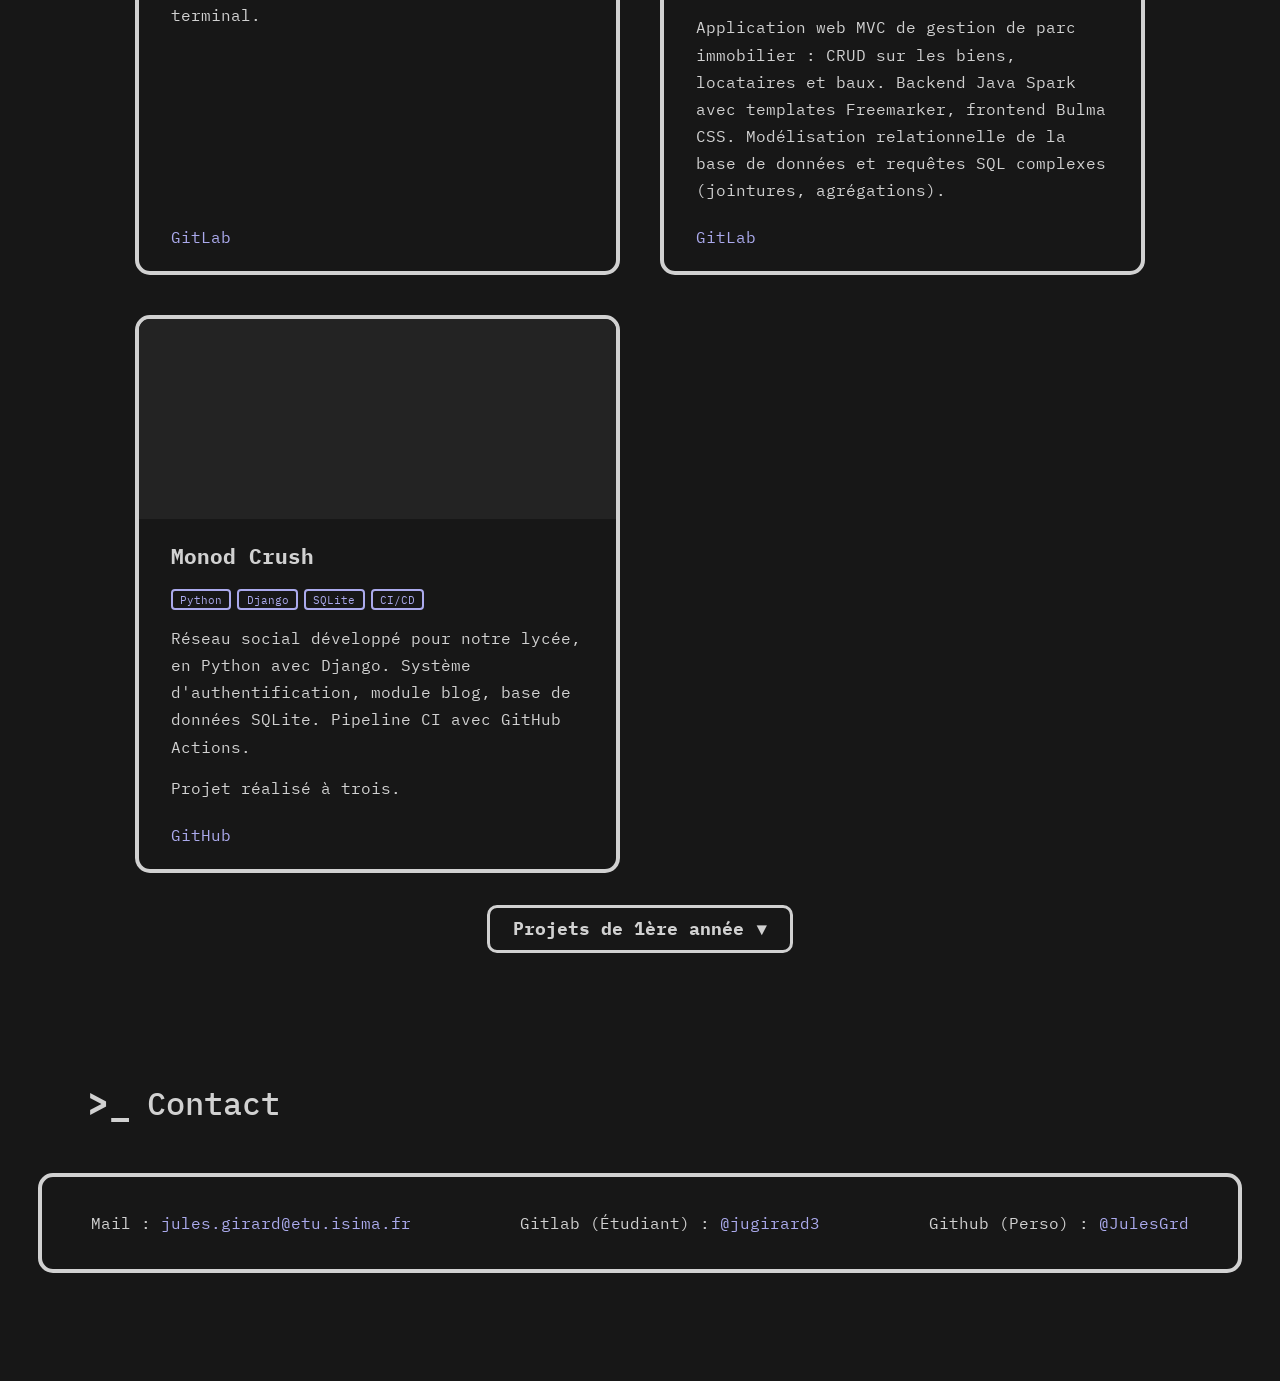
==== commit 113c981b: "Refactor project descriptions for clarity and detail; enhance technical specifications and project i" ====
--- a/index.html
+++ b/index.html
@@ -93,10 +93,8 @@
                                 <span class="tag">Kubernetes</span>
                             </div>
                         </div>
-                        <p>Clone multijoueur en temps réel du jeu hole.io. Frontend Angular et backend TypeScript
-                            communiquant via WebSocket avec Colyseus, rendu 3D avec Three.js.</p>
-                        <p>Le frontend et le backend sont déployés automatiquement sur Kubernetes avec Argo CD et Gitlab
-                            CI.</p>
+                        <p>Clone multijoueur en temps réel de hole.io jouable dans le navigateur. Le joueur contrôle un trou qui absorbe les objets et les autres joueurs sur une carte 3D. Frontend Angular avec rendu Three.js, synchronisation temps réel via Colyseus (WebSocket).</p>
+                        <p>Pipeline CI/CD GitLab CI avec déploiement continu sur Kubernetes orchestré par Argo CD. Projet réalisé en équipe (155+ commits frontend, 117+ commits backend).</p>
                         <div class="project-links">
                             <a href="https://front-trouio.rozvictor.fr/" target="_blank">Jouer</a>
                             <a href="https://gitlab.com/trou.io/front" target="_blank">Frontend</a>
@@ -118,8 +116,7 @@
                                 <span class="tag">WebSocket</span>
                             </div>
                         </div>
-                        <p>Backend d'un cookie clicker développé en C# avec .NET.</p>
-                        <p>Architecture Entity / Controller / Service, communication via API REST et WebSocket.</p>
+                        <p>Backend d'un jeu incrémental de type cookie clicker, développé en C# avec .NET. Architecture en couches (Entity / Controller / Service) exposant une API REST pour les actions du joueur et des WebSocket pour la mise à jour en temps réel du score et des améliorations.</p>
                         <div class="project-links">
                             <a href="https://gitlab.isima.fr/dimarotte/csharp" target="_blank">GitLab</a>
                         </div>
@@ -136,11 +133,13 @@
                             <div class="project-tags">
                                 <span class="tag">Proxmox</span>
                                 <span class="tag">Linux</span>
+                                <span class="tag">Docker</span>
+                                <span class="tag">Terraform</span>
                                 <span class="tag">Réseau</span>
                             </div>
                         </div>
-                        <p>Serveur de virtualisation Proxmox hébergé chez moi. Il me permet d'héberger mes différents
-                            services et machines virtuelles pour mes projets personnels.</p>
+                        <p>Infrastructure de virtualisation auto-hébergée sur Proxmox VE. Héberge plusieurs VMs et conteneurs LXC pour mes services personnels (reverse proxy, DNS, monitoring).</p>
+                        <p>Gestion réseau avec VLANs et firewall intégré. Sert de lab pour expérimenter avec Docker, Podman et Terraform.</p>
                     </div>
                 </article>
 
@@ -153,12 +152,11 @@
                             <div class="project-tags">
                                 <span class="tag">C</span>
                                 <span class="tag">SDL</span>
-                            </div>
-                        </div>
-                        <p>Projet de fin de 1ère année d'ingénieur. Jeu de labyrinthe développé en C avec la
-                            bibliothèque SDL.</p>
-                        <p>Implémentation d'algorithmes de parcours de graphes : DFS, BFS, Dijkstra, A*. Jeu jouable à
-                            la manette.</p>
+                                <span class="tag">Doxygen</span>
+                            </div>
+                        </div>
+                        <p>Jeu de labyrinthe en C avec interface graphique SDL, jouable au clavier et à la manette. Génération procédurale de labyrinthes et implémentation de quatre algorithmes de parcours de graphes : DFS, BFS, Dijkstra et A*.</p>
+                        <p>Documentation complète générée avec Doxygen. Projet de fin de 1ère année d'ingénieur.</p>
                         <div class="project-links">
                             <a href="https://gitlab.isima.fr/jugirard3/projet-zz1/" target="_blank">GitLab</a>
                         </div>
@@ -176,8 +174,8 @@
                                 <span class="tag">Python</span>
                             </div>
                         </div>
-                        <p>Simulation de vie biologique — automate cellulaire continu en Python, amélioration du jeu de
-                            la vie de Conway. Projet de fin de 2ème année de classe préparatoire.</p>
+                        <p>Simulation d'un automate cellulaire continu en Python, généralisation du jeu de la vie de Conway vers un espace continu. Les cellules évoluent selon des noyaux de convolution paramétrables, produisant des comportements émergents proches de formes de vie biologiques.</p>
+                        <p>Projet de fin de prépa.</p>
                         <div class="project-links">
                             <a href="https://gitlab.isima.fr/jugirard3/lenia" target="_blank">GitLab</a>
                         </div>
@@ -233,8 +231,7 @@
                                 <span class="tag">SQL</span>
                             </div>
                         </div>
-                        <p>Site web de gestion de parc immobilier développé en 2023. Architecture MVC, modélisation de
-                            la base de données et rédaction des requêtes SQL.</p>
+                        <p>Application web MVC de gestion de parc immobilier : CRUD sur les biens, locataires et baux. Backend Java Spark avec templates Freemarker, frontend Bulma CSS. Modélisation relationnelle de la base de données et requêtes SQL complexes (jointures, agrégations).</p>
                         <div class="project-links">
                             <a href="https://gitlab.isima.fr/jugirard3/unicornesn" target="_blank">GitLab</a>
                         </div>
@@ -247,9 +244,12 @@
                             <div class="project-tags">
                                 <span class="tag">Python</span>
                                 <span class="tag">Django</span>
-                            </div>
-                        </div>
-                        <p>Application web développée en Python avec Django.</p>
+                                <span class="tag">SQLite</span>
+                                <span class="tag">CI/CD</span>
+                            </div>
+                        </div>
+                        <p>Réseau social développé pour notre lycée, en Python avec Django. Système d'authentification, module blog, base de données SQLite. Pipeline CI avec GitHub Actions.</p>
+                        <p>Projet réalisé à trois.</p>
                         <div class="project-links">
                             <a href="https://github.com/BenoitPrmt/Monod-Crush" target="_blank">GitHub</a>
                         </div>
